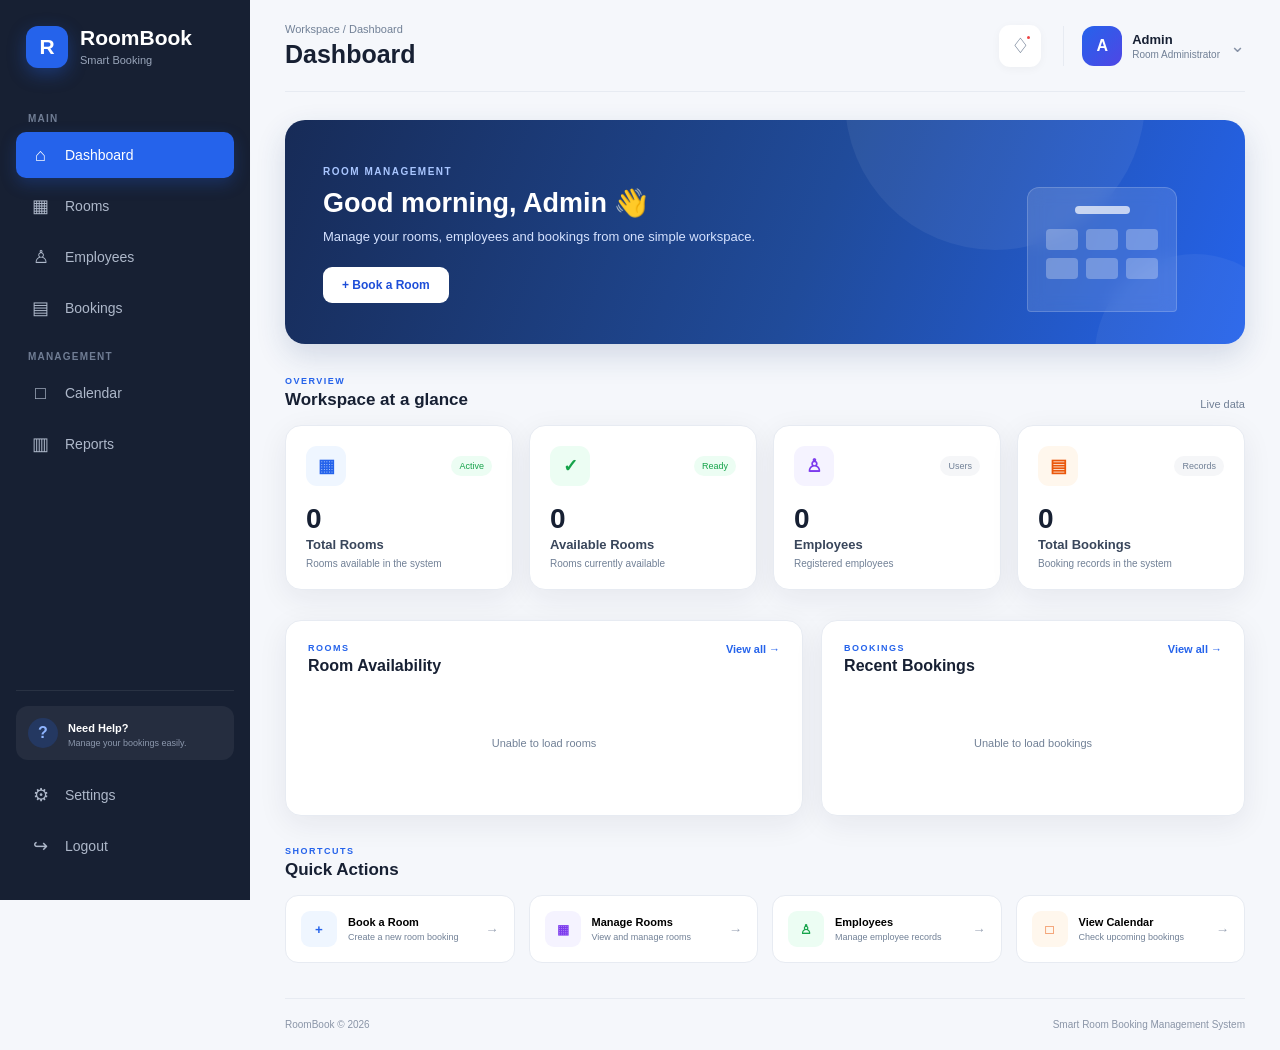
==== main/resources/static/index.html @ 9a9adc42 "Initial commit" ====
<!DOCTYPE html>
<html lang="en">
<head>
    <meta charset="UTF-8">
    <meta name="viewport" content="width=device-width, initial-scale=1.0">

    <title>RoomBook | Smart Room Booking</title>

    <link rel="stylesheet" href="style.css">
</head>

<body>

<!-- ================= SIDEBAR ================= -->

<aside class="sidebar">

    <div class="brand">
        <div class="brand-icon">R</div>

        <div>
            <h2>RoomBook</h2>
            <span>Smart Booking</span>
        </div>
    </div>

    <nav class="navigation">

        <p class="menu-title">MAIN</p>

        <a href="#" class="nav-item active" onclick="showSection('dashboard')">
            <span class="nav-icon">⌂</span>
            <span>Dashboard</span>
        </a>

        <a href="#" class="nav-item" onclick="showSection('rooms')">
            <span class="nav-icon">▦</span>
            <span>Rooms</span>
        </a>

        <a href="#" class="nav-item" onclick="showSection('employees')">
            <span class="nav-icon">♙</span>
            <span>Employees</span>
        </a>

        <a href="#" class="nav-item" onclick="showSection('bookings')">
            <span class="nav-icon">▤</span>
            <span>Bookings</span>
        </a>

        <p class="menu-title">MANAGEMENT</p>

        <a href="#" class="nav-item" onclick="showSection('calendar')">
            <span class="nav-icon">□</span>
            <span>Calendar</span>
        </a>

        <a href="#" class="nav-item" onclick="showSection('reports')">
            <span class="nav-icon">▥</span>
            <span>Reports</span>
        </a>

    </nav>

    <div class="sidebar-bottom">

        <div class="help-box">
            <div class="help-icon">?</div>

            <div>
                <strong>Need Help?</strong>
                <p>Manage your bookings easily.</p>
            </div>
        </div>

        <a href="#" class="nav-item">
            <span class="nav-icon">⚙</span>
            <span>Settings</span>
        </a>

        <a href="#" class="nav-item logout">
            <span class="nav-icon">↪</span>
            <span>Logout</span>
        </a>

    </div>

</aside>


<!-- ================= MAIN CONTENT ================= -->

<main class="main-content">

    <!-- TOP BAR -->

    <header class="topbar">

        <div class="page-heading">
            <p class="breadcrumb">Workspace / Dashboard</p>
            <h1>Dashboard</h1>
        </div>

        <div class="topbar-right">

            <button class="notification-btn" title="Notifications">
                ♢
                <span class="notification-dot"></span>
            </button>

            <div class="profile">

                <div class="profile-avatar">
                    A
                </div>

                <div class="profile-info">
                    <strong>Admin</strong>
                    <span>Room Administrator</span>
                </div>

                <span class="profile-arrow">⌄</span>

            </div>

        </div>

    </header>


    <!-- ================= DASHBOARD ================= -->

    <section id="dashboard" class="page-section active-section">

        <!-- WELCOME BANNER -->

        <div class="welcome-banner">

            <div class="welcome-content">

                <span class="welcome-tag">ROOM MANAGEMENT</span>

                <h2>Good morning, Admin 👋</h2>

                <p>
                    Manage your rooms, employees and bookings
                    from one simple workspace.
                </p>

                <button class="primary-btn" onclick="showSection('bookings')">
                    + Book a Room
                </button>

            </div>

            <div class="welcome-illustration">
                <div class="building-card">
                    <div class="building-top"></div>
                    <div class="building-windows">
                        <span></span>
                        <span></span>
                        <span></span>
                        <span></span>
                        <span></span>
                        <span></span>
                    </div>
                </div>
            </div>

        </div>


        <!-- ================= STATISTICS ================= -->

        <div class="section-heading">

            <div>
                <span class="section-label">OVERVIEW</span>
                <h2>Workspace at a glance</h2>
            </div>

            <span class="updated-text">
                Live data
            </span>

        </div>


        <div class="stats-grid">

            <!-- TOTAL ROOMS -->

            <div class="stat-card">

                <div class="stat-top">
                    <div class="stat-icon room-icon">
                        ▦
                    </div>

                    <span class="stat-trend positive">
                        Active
                    </span>
                </div>

                <div class="stat-value" id="totalRooms">
                    0
                </div>

                <div class="stat-label">
                    Total Rooms
                </div>

                <div class="stat-description">
                    Rooms available in the system
                </div>

            </div>


            <!-- AVAILABLE ROOMS -->

            <div class="stat-card">

                <div class="stat-top">
                    <div class="stat-icon available-icon">
                        ✓
                    </div>

                    <span class="stat-trend positive">
                        Ready
                    </span>
                </div>

                <div class="stat-value" id="availableRooms">
                    0
                </div>

                <div class="stat-label">
                    Available Rooms
                </div>

                <div class="stat-description">
                    Rooms currently available
                </div>

            </div>


            <!-- EMPLOYEES -->

            <div class="stat-card">

                <div class="stat-top">
                    <div class="stat-icon employee-icon">
                        ♙
                    </div>

                    <span class="stat-trend">
                        Users
                    </span>
                </div>

                <div class="stat-value" id="totalEmployees">
                    0
                </div>

                <div class="stat-label">
                    Employees
                </div>

                <div class="stat-description">
                    Registered employees
                </div>

            </div>


            <!-- BOOKINGS -->

            <div class="stat-card">

                <div class="stat-top">
                    <div class="stat-icon booking-icon">
                        ▤
                    </div>

                    <span class="stat-trend">
                        Records
                    </span>
                </div>

                <div class="stat-value" id="totalBookings">
                    0
                </div>

                <div class="stat-label">
                    Total Bookings
                </div>

                <div class="stat-description">
                    Booking records in the system
                </div>

            </div>

        </div>


        <!-- ================= LOWER DASHBOARD ================= -->

        <div class="dashboard-grid">


            <!-- ROOM AVAILABILITY -->

            <div class="dashboard-card room-availability">

                <div class="card-header">

                    <div>
                        <span class="section-label">ROOMS</span>
                        <h2>Room Availability</h2>
                    </div>

                    <button class="text-btn" onclick="showSection('rooms')">
                        View all →
                    </button>

                </div>

                <div id="roomList" class="room-list">

                    <div class="loading-state">
                        <div class="loading-circle"></div>
                        <span>Loading rooms...</span>
                    </div>

                </div>

            </div>


            <!-- RECENT BOOKINGS -->

            <div class="dashboard-card recent-bookings">

                <div class="card-header">

                    <div>
                        <span class="section-label">BOOKINGS</span>
                        <h2>Recent Bookings</h2>
                    </div>

                    <button class="text-btn" onclick="showSection('bookings')">
                        View all →
                    </button>

                </div>

                <div id="recentBookings" class="booking-list">

                    <div class="loading-state">
                        <div class="loading-circle"></div>
                        <span>Loading bookings...</span>
                    </div>

                </div>

            </div>

        </div>


        <!-- ================= QUICK ACTIONS ================= -->

        <div class="section-heading quick-heading">

            <div>
                <span class="section-label">SHORTCUTS</span>
                <h2>Quick Actions</h2>
            </div>

        </div>


        <div class="quick-actions">

            <button class="quick-action" onclick="showSection('bookings')">

                <div class="quick-icon blue">
                    +
                </div>

                <div>
                    <strong>Book a Room</strong>
                    <span>Create a new room booking</span>
                </div>

                <b>→</b>

            </button>


            <button class="quick-action" onclick="showSection('rooms')">

                <div class="quick-icon purple">
                    ▦
                </div>

                <div>
                    <strong>Manage Rooms</strong>
                    <span>View and manage rooms</span>
                </div>

                <b>→</b>

            </button>


            <button class="quick-action" onclick="showSection('employees')">

                <div class="quick-icon green">
                    ♙
                </div>

                <div>
                    <strong>Employees</strong>
                    <span>Manage employee records</span>
                </div>

                <b>→</b>

            </button>


            <button class="quick-action" onclick="showSection('calendar')">

                <div class="quick-icon orange">
                    □
                </div>

                <div>
                    <strong>View Calendar</strong>
                    <span>Check upcoming bookings</span>
                </div>

                <b>→</b>

            </button>

        </div>

    </section>


    <!-- ================= ROOMS ================= -->

    <section id="rooms" class="page-section">

        <div class="placeholder-page">

            <div class="placeholder-icon">▦</div>

            <h2>Room Management</h2>

            <p>
                Manage rooms, availability, capacity and facilities.
            </p>

            <button class="primary-btn" onclick="showSection('dashboard')">
                ← Back to Dashboard
            </button>

        </div>

    </section>


    <!-- ================= EMPLOYEES ================= -->

    <section id="employees" class="page-section">

        <div class="placeholder-page">

            <div class="placeholder-icon">♙</div>

            <h2>Employee Management</h2>

            <p>
                Manage employee information and departments.
            </p>

            <button class="primary-btn" onclick="showSection('dashboard')">
                ← Back to Dashboard
            </button>

        </div>

    </section>


    <!-- ================= BOOKINGS ================= -->

    <section id="bookings" class="page-section">

        <div class="placeholder-page">

            <div class="placeholder-icon">▤</div>

            <h2>Booking Management</h2>

            <p>
                Create, view, check-in and cancel room bookings.
            </p>

            <button class="primary-btn" onclick="showSection('dashboard')">
                ← Back to Dashboard
            </button>

        </div>

    </section>


    <!-- ================= CALENDAR ================= -->

    <section id="calendar" class="page-section">

        <div class="placeholder-page">

            <div class="placeholder-icon">□</div>

            <h2>Booking Calendar</h2>

            <p>
                View room bookings according to date and time.
            </p>

            <button class="primary-btn" onclick="showSection('dashboard')">
                ← Back to Dashboard
            </button>

        </div>

    </section>


    <!-- ================= REPORTS ================= -->

    <section id="reports" class="page-section">

        <div class="placeholder-page">

            <div class="placeholder-icon">▥</div>

            <h2>Reports</h2>

            <p>
                View booking and room utilization information.
            </p>

            <button class="primary-btn" onclick="showSection('dashboard')">
                ← Back to Dashboard
            </button>

        </div>

    </section>


    <!-- FOOTER -->

    <footer class="footer">
        <span>RoomBook © 2026</span>
        <span>Smart Room Booking Management System</span>
    </footer>

</main>


<script src="script.js"></script>

</body>
</html>
---- main/resources/static/style.css ----
/* =========================================================
   ROOMBOOK - PREMIUM DASHBOARD
   ========================================================= */

* {
    margin: 0;
    padding: 0;
    box-sizing: border-box;
}

:root {
    --primary: #2563eb;
    --primary-dark: #1d4ed8;
    --primary-light: #eff6ff;

    --dark: #172033;
    --dark-2: #263248;

    --text: #172033;
    --muted: #718096;

    --background: #f5f7fb;
    --white: #ffffff;
    --border: #e7ebf2;

    --green: #16a34a;
    --green-light: #ecfdf3;

    --purple: #7c3aed;
    --purple-light: #f5f3ff;

    --orange: #ea580c;
    --orange-light: #fff7ed;

    --shadow: 0 8px 30px rgba(23, 32, 51, 0.07);
    --shadow-hover: 0 14px 35px rgba(23, 32, 51, 0.11);

    --radius: 16px;
}


/* =========================================================
   BODY
   ========================================================= */

body {
    font-family: "Segoe UI", Arial, sans-serif;
    background: var(--background);
    color: var(--text);
    min-height: 100vh;
}


/* =========================================================
   SIDEBAR
   ========================================================= */

.sidebar {
    position: fixed;
    top: 0;
    left: 0;
    width: 250px;
    height: 100vh;

    background: var(--dark);

    padding: 26px 16px;

    display: flex;
    flex-direction: column;

    z-index: 1000;
}


/* BRAND */

.brand {
    display: flex;
    align-items: center;
    gap: 12px;

    padding: 0 10px 30px;
}

.brand-icon {
    width: 42px;
    height: 42px;

    display: flex;
    align-items: center;
    justify-content: center;

    border-radius: 12px;

    background: var(--primary);

    color: white;
    font-size: 21px;
    font-weight: 700;

    box-shadow: 0 6px 18px rgba(37, 99, 235, 0.35);
}

.brand h2 {
    color: white;
    font-size: 21px;
    line-height: 1.1;
}

.brand span {
    color: #9aa6bb;
    font-size: 11px;
}


/* NAVIGATION */

.navigation {
    flex: 1;
}

.menu-title {
    color: #707d94;
    font-size: 10px;
    font-weight: 700;

    letter-spacing: 1.2px;

    padding: 15px 12px 8px;
}


.nav-item {
    position: relative;

    display: flex;
    align-items: center;

    gap: 13px;

    height: 46px;

    padding: 0 13px;
    margin-bottom: 5px;

    border-radius: 10px;

    color: #aeb8ca;
    text-decoration: none;

    font-size: 14px;
    font-weight: 500;

    transition: 0.25s ease;
}

.nav-item:hover {
    color: white;
    background: rgba(255, 255, 255, 0.07);
}

.nav-item.active {
    color: white;
    background: var(--primary);
    box-shadow: 0 6px 16px rgba(37, 99, 235, 0.25);
}

.nav-icon {
    width: 23px;

    display: inline-flex;
    justify-content: center;

    font-size: 18px;
}


/* SIDEBAR BOTTOM */

.sidebar-bottom {
    padding-top: 15px;
    border-top: 1px solid rgba(255,255,255,0.08);
}

.help-box {
    display: flex;
    align-items: center;

    gap: 10px;

    background: rgba(255,255,255,0.06);

    padding: 12px;

    border-radius: 12px;

    margin-bottom: 12px;
}

.help-icon {
    width: 30px;
    height: 30px;

    display: flex;
    align-items: center;
    justify-content: center;

    border-radius: 50%;

    background: rgba(37,99,235,0.2);
    color: #8fb5ff;

    font-weight: 700;
}

.help-box strong {
    color: white;
    font-size: 11px;
}

.help-box p {
    color: #8c98ad;
    font-size: 9px;
    margin-top: 2px;
}

.logout {
    color: #aeb8ca;
}


/* =========================================================
   MAIN CONTENT
   ========================================================= */

.main-content {
    margin-left: 250px;
    min-height: 100vh;

    padding: 0 35px;
}


/* =========================================================
   TOPBAR
   ========================================================= */

.topbar {
    height: 92px;

    display: flex;
    align-items: center;
    justify-content: space-between;

    border-bottom: 1px solid var(--border);

    margin-bottom: 28px;
}

.breadcrumb {
    color: var(--muted);
    font-size: 11px;

    margin-bottom: 5px;
}

.page-heading h1 {
    font-size: 25px;
    font-weight: 700;
}

.topbar-right {
    display: flex;
    align-items: center;
    gap: 22px;
}


/* NOTIFICATION */

.notification-btn {
    position: relative;

    border: none;
    background: white;

    width: 42px;
    height: 42px;

    border-radius: 11px;

    color: #64748b;

    font-size: 21px;

    cursor: pointer;

    box-shadow: 0 2px 10px rgba(0,0,0,0.04);
}

.notification-dot {
    position: absolute;

    top: 9px;
    right: 9px;

    width: 7px;
    height: 7px;

    background: #ef4444;

    border-radius: 50%;

    border: 2px solid white;
}


/* PROFILE */

.profile {
    display: flex;
    align-items: center;
    gap: 10px;

    padding-left: 18px;

    border-left: 1px solid var(--border);
}

.profile-avatar {
    width: 40px;
    height: 40px;

    border-radius: 12px;

    background: linear-gradient(135deg, #2563eb, #4f46e5);

    color: white;

    display: flex;
    align-items: center;
    justify-content: center;

    font-weight: 700;
}

.profile-info {
    display: flex;
    flex-direction: column;
}

.profile-info strong {
    font-size: 13px;
}

.profile-info span {
    color: var(--muted);
    font-size: 10px;

    margin-top: 2px;
}

.profile-arrow {
    color: #8792a6;
    font-size: 18px;
}


/* =========================================================
   PAGE SECTIONS
   ========================================================= */

.page-section {
    display: none;
}

.page-section.active-section {
    display: block;
}


/* =========================================================
   WELCOME BANNER
   ========================================================= */

.welcome-banner {
    min-height: 205px;

    position: relative;
    overflow: hidden;

    border-radius: 20px;

    background:
            linear-gradient(
                    110deg,
                    #172b57 0%,
                    #204b9a 55%,
                    #2563eb 100%
            );

    padding: 32px 38px;

    display: flex;
    align-items: center;
    justify-content: space-between;

    box-shadow: 0 12px 30px rgba(30, 64, 120, 0.16);

    margin-bottom: 32px;
}

.welcome-banner::before {
    content: "";

    position: absolute;

    width: 300px;
    height: 300px;

    border-radius: 50%;

    background: rgba(255,255,255,0.06);

    right: 100px;
    top: -170px;
}

.welcome-banner::after {
    content: "";

    position: absolute;

    width: 200px;
    height: 200px;

    border-radius: 50%;

    background: rgba(255,255,255,0.05);

    right: -50px;
    bottom: -110px;
}

.welcome-content {
    position: relative;
    z-index: 2;
}

.welcome-tag {
    color: #a9c6ff;

    font-size: 10px;
    font-weight: 700;

    letter-spacing: 1.5px;
}

.welcome-content h2 {
    color: white;

    font-size: 27px;

    margin: 8px 0;
}

.welcome-content p {
    color: #d5e2ff;

    font-size: 13px;

    max-width: 520px;

    line-height: 1.6;

    margin-bottom: 19px;
}


/* PRIMARY BUTTON */

.primary-btn {
    border: none;

    background: white;
    color: #1d4ed8;

    padding: 11px 19px;

    border-radius: 9px;

    font-size: 12px;
    font-weight: 700;

    cursor: pointer;

    transition: 0.25s;
}

.primary-btn:hover {
    transform: translateY(-2px);

    box-shadow: 0 7px 20px rgba(0,0,0,0.15);
}


/* BUILDING ILLUSTRATION */

.welcome-illustration {
    position: relative;
    z-index: 2;

    width: 210px;
    height: 160px;

    display: flex;
    align-items: flex-end;
    justify-content: center;
}

.building-card {
    width: 150px;
    height: 125px;

    background: rgba(255,255,255,0.12);

    border: 1px solid rgba(255,255,255,0.18);

    border-radius: 12px 12px 4px 4px;

    padding: 18px;

    backdrop-filter: blur(8px);
}

.building-top {
    width: 55px;
    height: 8px;

    background: rgba(255,255,255,0.7);

    border-radius: 4px;

    margin: 0 auto 15px;
}

.building-windows {
    display: grid;
    grid-template-columns: repeat(3, 1fr);

    gap: 8px;
}

.building-windows span {
    height: 21px;

    background: rgba(255,255,255,0.28);

    border-radius: 4px;
}


/* =========================================================
   SECTION HEADINGS
   ========================================================= */

.section-heading {
    display: flex;
    align-items: flex-end;
    justify-content: space-between;

    margin-bottom: 15px;
}

.section-label {
    display: block;

    color: var(--primary);

    font-size: 9px;
    font-weight: 800;

    letter-spacing: 1.5px;

    margin-bottom: 4px;
}

.section-heading h2 {
    font-size: 17px;
}

.updated-text {
    color: var(--muted);

    font-size: 11px;
}


/* =========================================================
   STATISTICS
   ========================================================= */

.stats-grid {
    display: grid;

    grid-template-columns: repeat(4, 1fr);

    gap: 16px;

    margin-bottom: 30px;
}

.stat-card {
    background: var(--white);

    border: 1px solid var(--border);

    border-radius: var(--radius);

    padding: 20px;

    box-shadow: var(--shadow);

    transition: 0.25s;
}

.stat-card:hover {
    transform: translateY(-3px);

    box-shadow: var(--shadow-hover);
}

.stat-top {
    display: flex;
    align-items: center;
    justify-content: space-between;

    margin-bottom: 17px;
}

.stat-icon {
    width: 40px;
    height: 40px;

    display: flex;
    align-items: center;
    justify-content: center;

    border-radius: 11px;

    font-size: 18px;
    font-weight: 700;
}

.room-icon {
    background: var(--primary-light);
    color: var(--primary);
}

.available-icon {
    background: var(--green-light);
    color: var(--green);
}

.employee-icon {
    background: var(--purple-light);
    color: var(--purple);
}

.booking-icon {
    background: var(--orange-light);
    color: var(--orange);
}

.stat-trend {
    font-size: 9px;

    color: var(--muted);

    background: #f5f6f8;

    padding: 5px 8px;

    border-radius: 20px;
}

.stat-trend.positive {
    color: var(--green);
    background: var(--green-light);
}

.stat-value {
    font-size: 28px;
    font-weight: 750;

    margin-bottom: 2px;
}

.stat-label {
    font-size: 13px;
    font-weight: 600;

    color: #39465b;
}

.stat-description {
    font-size: 10px;

    color: var(--muted);

    margin-top: 6px;
}


/* =========================================================
   LOWER DASHBOARD
   ========================================================= */

.dashboard-grid {
    display: grid;

    grid-template-columns: 1.1fr 0.9fr;

    gap: 18px;

    margin-bottom: 30px;
}

.dashboard-card {
    background: white;

    border: 1px solid var(--border);

    border-radius: var(--radius);

    padding: 22px;

    box-shadow: var(--shadow);
}

.card-header {
    display: flex;
    align-items: flex-start;
    justify-content: space-between;

    margin-bottom: 18px;
}

.card-header h2 {
    font-size: 16px;
}

.text-btn {
    border: none;

    background: transparent;

    color: var(--primary);

    font-size: 11px;
    font-weight: 600;

    cursor: pointer;
}

.text-btn:hover {
    color: var(--primary-dark);
}


/* =========================================================
   ROOM LIST
   ========================================================= */

.room-list {
    display: flex;
    flex-direction: column;

    gap: 10px;
}

.room-item {
    display: flex;
    align-items: center;
    justify-content: space-between;

    padding: 13px;

    border: 1px solid #edf0f5;

    border-radius: 11px;

    transition: 0.2s;
}

.room-item:hover {
    background: #fafbfe;
    border-color: #dbe4f4;
}

.room-info {
    display: flex;
    align-items: center;

    gap: 11px;
}

.room-avatar {
    width: 36px;
    height: 36px;

    border-radius: 9px;

    display: flex;
    align-items: center;
    justify-content: center;

    background: var(--primary-light);

    color: var(--primary);

    font-size: 16px;
    font-weight: 700;
}

.room-name {
    font-size: 12px;
    font-weight: 700;
}

.room-location {
    color: var(--muted);
    font-size: 10px;

    margin-top: 3px;
}

.status-badge {
    padding: 5px 9px;

    border-radius: 20px;

    font-size: 9px;
    font-weight: 700;
}

.status-available {
    color: var(--green);
    background: var(--green-light);
}

.status-unavailable {
    color: #dc2626;
    background: #fef2f2;
}


/* =========================================================
   BOOKINGS
   ========================================================= */

.booking-list {
    display: flex;
    flex-direction: column;

    gap: 10px;
}

.booking-item {
    display: flex;
    align-items: center;

    gap: 12px;

    padding: 12px;

    border-bottom: 1px solid #eef1f5;
}

.booking-item:last-child {
    border-bottom: none;
}

.booking-date {
    width: 42px;
    height: 42px;

    display: flex;
    flex-direction: column;

    align-items: center;
    justify-content: center;

    background: var(--primary-light);

    border-radius: 10px;

    color: var(--primary);

    flex-shrink: 0;
}

.booking-date strong {
    font-size: 15px;
}

.booking-date span {
    font-size: 8px;
    font-weight: 700;
}

.booking-details {
    flex: 1;
}

.booking-purpose {
    font-size: 11px;
    font-weight: 700;

    margin-bottom: 4px;
}

.booking-meta {
    color: var(--muted);

    font-size: 9px;
}


/* =========================================================
   LOADING
   ========================================================= */

.loading-state {
    min-height: 100px;

    display: flex;
    align-items: center;
    justify-content: center;

    flex-direction: column;

    gap: 8px;

    color: var(--muted);

    font-size: 11px;
}

.loading-circle {
    width: 23px;
    height: 23px;

    border: 3px solid #e8edf5;
    border-top-color: var(--primary);

    border-radius: 50%;

    animation: spin 0.8s linear infinite;
}

@keyframes spin {
    to {
        transform: rotate(360deg);
    }
}


/* =========================================================
   QUICK ACTIONS
   ========================================================= */

.quick-heading {
    margin-top: 5px;
}

.quick-actions {
    display: grid;

    grid-template-columns: repeat(4, 1fr);

    gap: 14px;

    margin-bottom: 35px;
}

.quick-action {
    display: flex;
    align-items: center;

    gap: 11px;

    background: white;

    border: 1px solid var(--border);

    border-radius: 13px;

    padding: 15px;

    text-align: left;

    cursor: pointer;

    transition: 0.25s;
}

.quick-action:hover {
    transform: translateY(-3px);

    box-shadow: var(--shadow-hover);

    border-color: #d5def0;
}

.quick-action > div:nth-child(2) {
    flex: 1;
}

.quick-action strong {
    display: block;

    font-size: 11px;
}

.quick-action span {
    display: block;

    color: var(--muted);

    font-size: 9px;

    margin-top: 4px;
}

.quick-action b {
    color: #9aa4b5;
}

.quick-icon {
    width: 36px;
    height: 36px;

    display: flex;
    align-items: center;
    justify-content: center;

    border-radius: 9px;

    font-weight: 700;
}

.quick-icon.blue {
    color: var(--primary);
    background: var(--primary-light);
}

.quick-icon.purple {
    color: var(--purple);
    background: var(--purple-light);
}

.quick-icon.green {
    color: var(--green);
    background: var(--green-light);
}

.quick-icon.orange {
    color: var(--orange);
    background: var(--orange-light);
}


/* =========================================================
   PLACEHOLDER PAGES
   ========================================================= */

.placeholder-page {
    min-height: 500px;

    background: white;

    border: 1px solid var(--border);

    border-radius: 20px;

    display: flex;
    align-items: center;
    justify-content: center;

    flex-direction: column;

    text-align: center;

    box-shadow: var(--shadow);
}

.placeholder-icon {
    width: 70px;
    height: 70px;

    display: flex;
    align-items: center;
    justify-content: center;

    border-radius: 18px;

    background: var(--primary-light);

    color: var(--primary);

    font-size: 30px;

    margin-bottom: 20px;
}

.placeholder-page h2 {
    font-size: 23px;

    margin-bottom: 8px;
}

.placeholder-page p {
    color: var(--muted);

    font-size: 13px;

    margin-bottom: 20px;
}

.placeholder-page .primary-btn {
    background: var(--primary);
    color: white;
}


/* =========================================================
   FOOTER
   ========================================================= */

.footer {
    border-top: 1px solid var(--border);

    padding: 20px 0;

    display: flex;
    align-items: center;
    justify-content: space-between;

    color: #8a95a7;

    font-size: 10px;
}


/* =========================================================
   RESPONSIVE
   ========================================================= */

@media (max-width: 1200px) {

    .stats-grid {
        grid-template-columns: repeat(2, 1fr);
    }

    .quick-actions {
        grid-template-columns: repeat(2, 1fr);
    }

    .dashboard-grid {
        grid-template-columns: 1fr;
    }
}


@media (max-width: 850px) {

    .sidebar {
        width: 72px;

        padding: 20px 10px;
    }

    .brand {
        justify-content: center;
        padding: 0 0 25px;
    }

    .brand > div:last-child,
    .nav-item span:last-child,
    .menu-title,
    .help-box,
    .sidebar-bottom .nav-item span:last-child {
        display: none;
    }

    .nav-item {
        justify-content: center;
    }

    .main-content {
        margin-left: 72px;

        padding: 0 20px;
    }

    .welcome-illustration {
        display: none;
    }

    .welcome-banner {
        padding: 30px;
    }
}


@media (max-width: 600px) {

    .main-content {
        padding: 0 14px;
    }

    .topbar {
        height: 78px;
    }

    .profile-info,
    .profile-arrow {
        display: none;
    }

    .stats-grid {
        grid-template-columns: 1fr;
    }

    .quick-actions {
        grid-template-columns: 1fr;
    }

    .welcome-content h2 {
        font-size: 22px;
    }

    .welcome-content p {
        font-size: 12px;
    }

    .footer {
        flex-direction: column;
        gap: 5px;
    }
}
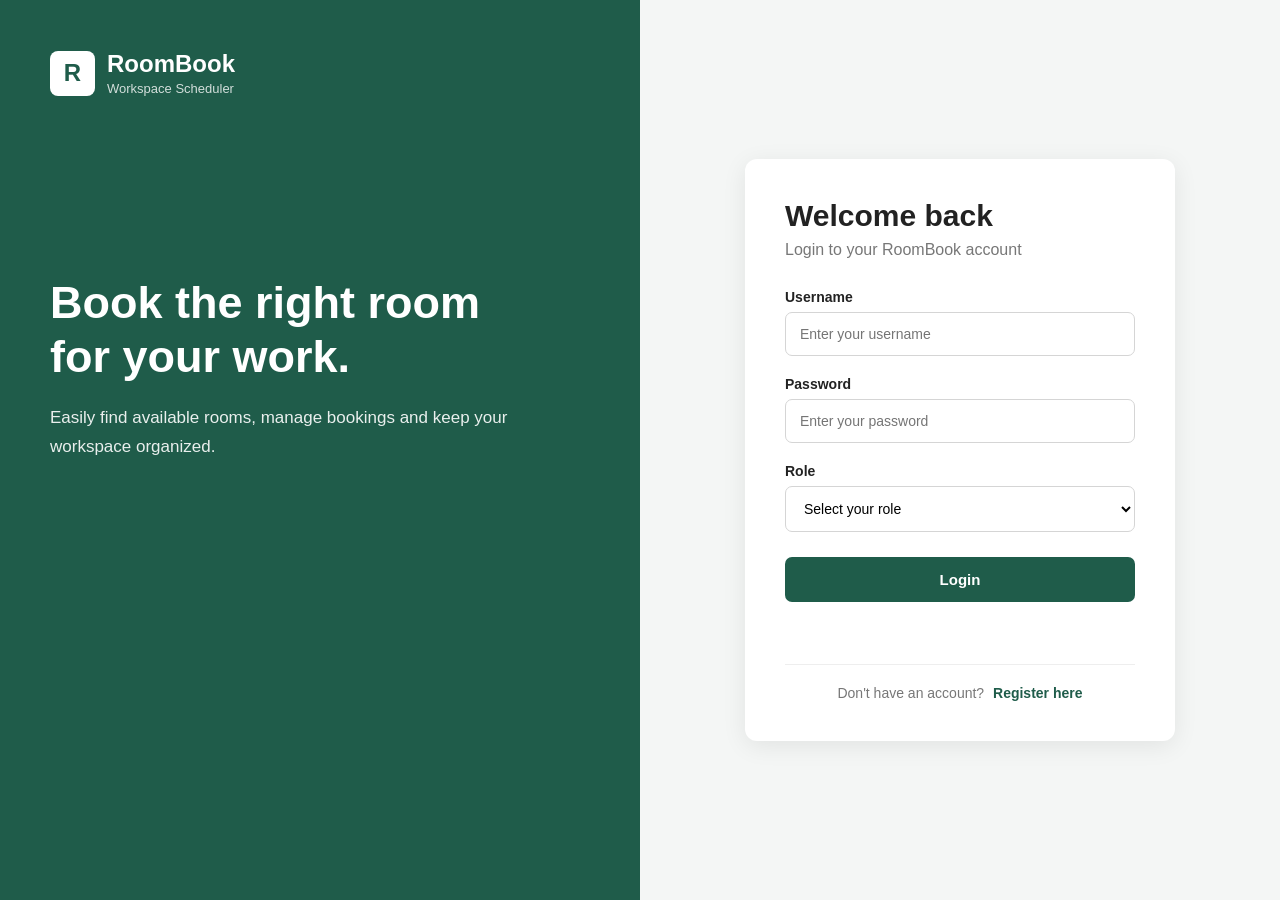
==== commit 77747901: "Room Book" ====
--- a/main/resources/static/index.html
+++ b/main/resources/static/index.html
@@ -4,581 +4,715 @@
     <meta charset="UTF-8">
     <meta name="viewport" content="width=device-width, initial-scale=1.0">
 
-    <title>RoomBook | Smart Room Booking</title>
+    <title>RoomBook - Room Booking System</title>
 
     <link rel="stylesheet" href="style.css">
+    <script src="script.js" defer></script>
 </head>
 
 <body>
 
-<!-- ================= SIDEBAR ================= -->
-
-<aside class="sidebar">
-
-    <div class="brand">
-        <div class="brand-icon">R</div>
-
-        <div>
-            <h2>RoomBook</h2>
-            <span>Smart Booking</span>
-        </div>
-    </div>
-
-    <nav class="navigation">
-
-        <p class="menu-title">MAIN</p>
-
-        <a href="#" class="nav-item active" onclick="showSection('dashboard')">
-            <span class="nav-icon">⌂</span>
-            <span>Dashboard</span>
-        </a>
-
-        <a href="#" class="nav-item" onclick="showSection('rooms')">
-            <span class="nav-icon">▦</span>
-            <span>Rooms</span>
-        </a>
-
-        <a href="#" class="nav-item" onclick="showSection('employees')">
-            <span class="nav-icon">♙</span>
-            <span>Employees</span>
-        </a>
-
-        <a href="#" class="nav-item" onclick="showSection('bookings')">
-            <span class="nav-icon">▤</span>
-            <span>Bookings</span>
-        </a>
-
-        <p class="menu-title">MANAGEMENT</p>
-
-        <a href="#" class="nav-item" onclick="showSection('calendar')">
-            <span class="nav-icon">□</span>
-            <span>Calendar</span>
-        </a>
-
-        <a href="#" class="nav-item" onclick="showSection('reports')">
-            <span class="nav-icon">▥</span>
-            <span>Reports</span>
-        </a>
-
-    </nav>
-
-    <div class="sidebar-bottom">
-
-        <div class="help-box">
-            <div class="help-icon">?</div>
+<div class="app-shell">
+
+    <!-- SIDEBAR -->
+    <aside class="sidebar">
+
+        <div class="brand">
+            <div class="brand-mark">R</div>
 
             <div>
-                <strong>Need Help?</strong>
-                <p>Manage your bookings easily.</p>
+                <div class="brand-name">RoomBook</div>
+                <span class="brand-note">Room Booking System</span>
             </div>
         </div>
 
-        <a href="#" class="nav-item">
-            <span class="nav-icon">⚙</span>
-            <span>Settings</span>
-        </a>
-
-        <a href="#" class="nav-item logout">
-            <span class="nav-icon">↪</span>
-            <span>Logout</span>
-        </a>
+        <div class="nav-title">MENU</div>
+
+        <nav class="sidebar-nav">
+
+            <!-- Overview - Admin + Invoicing User -->
+            <button class="nav-item is-active"
+                    data-action="navigate"
+                    data-page="overview">
+                <span class="nav-symbol" aria-hidden="true">⌂</span>
+                Overview
+            </button>
+
+            <!-- Rooms - Admin only -->
+            <button class="nav-item"
+                    data-action="navigate"
+                    data-page="rooms"
+                    data-role="ADMIN">
+                <span class="nav-symbol" aria-hidden="true">▦</span>
+                Rooms
+            </button>
+
+            <!-- Bookings - Admin + Invoicing User -->
+            <button class="nav-item"
+                    data-action="navigate"
+                    data-page="bookings">
+                <span class="nav-symbol" aria-hidden="true">▤</span>
+                Bookings
+            </button>
+
+            <!-- People - Admin only -->
+            <button class="nav-item"
+                    data-action="navigate"
+                    data-page="team"
+                    data-role="ADMIN">
+                <span class="nav-symbol" aria-hidden="true">♙</span>
+                People
+            </button>
+
+            <!-- Finance - Admin + Invoicing User -->
+            <button class="nav-item"
+                    data-action="navigate"
+                    data-page="finance">
+                <span class="nav-symbol" aria-hidden="true">₹</span>
+                Finance
+            </button>
+
+        </nav>
+
+        <div class="sidebar-bottom">
+
+            <div id="connectionStatus" class="connection-row">
+                <span class="connection-dot"></span>
+                <span>Connecting</span>
+            </div>
+
+            <p class="sidebar-footer">
+                RoomBook © 2026
+            </p>
+
+        </div>
+
+    </aside>
+
+
+    <!-- MAIN AREA -->
+    <div class="app-main">
+
+        <!-- TOP BAR -->
+        <header class="topbar">
+
+            <div class="topbar-left">
+
+                <p class="topbar-crumb">
+                    ROOM BOOKING SYSTEM
+                </p>
+
+                <h1 id="pageHeading">
+                    Dashboard
+                </h1>
+
+            </div>
+
+
+            <div class="topbar-actions">
+
+                <span id="todayLabel" class="today-label"></span>
+
+                <button class="button button-primary"
+                        data-action="new-booking">
+                    + New Booking
+                </button>
+
+                <div class="profile-chip">
+
+                    <span class="profile-avatar">
+                        A
+                    </span>
+
+                    <span class="profile-label">
+                        Administrator
+                    </span>
+
+                </div>
+
+            </div>
+
+        </header>
+
+
+        <!-- PAGE CONTENT -->
+        <main class="page-wrap">
+
+
+            <!-- ================= DASHBOARD ================= -->
+
+            <section class="app-page is-active"
+                     data-page-view="overview">
+
+                <!-- Welcome Section -->
+                <section class="welcome-box">
+
+                    <div class="welcome-content">
+
+                        <span class="section-eyebrow">
+                            ROOM BOOKING SYSTEM
+                        </span>
+
+                        <h2>
+                            Welcome to RoomBook
+                        </h2>
+
+                        <p>
+                            Book meeting rooms, check room availability,
+                            and manage your reservations easily.
+                        </p>
+
+                        <div class="welcome-buttons">
+
+                            <button class="button button-primary"
+                                    data-action="new-booking">
+                                + New Booking
+                            </button>
+
+                            <button class="button button-secondary"
+                                    data-action="navigate"
+                                    data-page="rooms">
+                                View Rooms
+                            </button>
+
+                        </div>
+
+                    </div>
+
+                </section>
+
+
+                <!-- STATISTICS -->
+                <section class="metrics-grid">
+
+                    <article class="metric">
+
+                        <div class="metric-symbol green">
+                            R
+                        </div>
+
+                        <div class="metric-copy">
+
+                            <span>Total Rooms</span>
+
+                            <strong id="metricRooms">
+                                —
+                            </strong>
+
+                            <small>
+                                Registered rooms
+                            </small>
+
+                        </div>
+
+                    </article>
+
+
+                    <article class="metric">
+
+                        <div class="metric-symbol blue">
+                            A
+                        </div>
+
+                        <div class="metric-copy">
+
+                            <span>Available Rooms</span>
+
+                            <strong id="metricAvailable">
+                                —
+                            </strong>
+
+                            <small>
+                                Currently available
+                            </small>
+
+                        </div>
+
+                    </article>
+
+
+                    <article class="metric">
+
+                        <div class="metric-symbol orange">
+                            B
+                        </div>
+
+                        <div class="metric-copy">
+
+                            <span>Bookings</span>
+
+                            <strong id="metricBookings">
+                                —
+                            </strong>
+
+                            <small>
+                                Confirmed bookings
+                            </small>
+
+                        </div>
+
+                    </article>
+
+
+                    <article class="metric">
+
+                        <div class="metric-symbol purple">
+                            C
+                        </div>
+
+                        <div class="metric-copy">
+
+                            <span>Checked In</span>
+
+                            <strong id="metricCheckins">
+                                —
+                            </strong>
+
+                            <small>
+                                Confirmed reservations
+                            </small>
+
+                        </div>
+
+                    </article>
+
+                </section>
+
+
+                <!-- AVAILABILITY -->
+                <section class="content-section">
+
+                    <div class="section-heading">
+
+                        <div>
+
+                            <span class="section-eyebrow">
+                                ROOM AVAILABILITY
+                            </span>
+
+                            <h2>
+                                Find a Room
+                            </h2>
+
+                            <p>
+                                Check whether a room is available for your selected time.
+                            </p>
+
+                        </div>
+
+                        <span id="roomCount"
+                              class="count-label">
+                        </span>
+
+                    </div>
+
+
+                    <div class="availability-panel">
+
+                        <form id="availabilityForm"
+                              class="availability-form">
+
+                            <label class="field">
+
+                                <span>Date</span>
+
+                                <input id="availabilityDate"
+                                       name="availabilityDate"
+                                       type="date"
+                                       required>
+
+                            </label>
+
+
+                            <label class="field">
+
+                                <span>From</span>
+
+                                <input name="availabilityStart"
+                                       type="time"
+                                       value="09:00"
+                                       required>
+
+                            </label>
+
+
+                            <label class="field">
+
+                                <span>Until</span>
+
+                                <input name="availabilityEnd"
+                                       type="time"
+                                       value="10:00"
+                                       required>
+
+                            </label>
+
+
+                            <label class="field">
+
+                                <span>Room / Location</span>
+
+                                <input name="availabilityQuery"
+                                       type="search"
+                                       placeholder="Search room or location">
+
+                            </label>
+
+
+                            <button class="button button-primary"
+                                    type="submit">
+                                Check Availability
+                            </button>
+
+                        </form>
+
+
+                        <div id="availabilityNote"
+                             class="result-note">
+                        </div>
+
+                    </div>
+
+
+                    <div id="roomCards"
+                         class="room-grid home-room-grid">
+                    </div>
+
+                </section>
+
+
+                <!-- TODAY'S BOOKINGS -->
+                <section class="content-section">
+
+                    <div class="section-heading">
+
+                        <div>
+
+                            <span class="section-eyebrow">
+                                TODAY
+                            </span>
+
+                            <h2>
+                                Today's Schedule
+                            </h2>
+
+                            <p>
+                                Confirmed room bookings for today.
+                            </p>
+
+                        </div>
+
+                        <button class="section-link"
+                                data-action="navigate"
+                                data-page="bookings">
+                            View All →
+                        </button>
+
+                    </div>
+
+
+                    <div class="schedule-panel">
+
+                        <div class="schedule-topline">
+
+                            <strong>
+                                Today's Bookings
+                            </strong>
+
+                            <span id="todayScheduleCount">
+                            </span>
+
+                        </div>
+
+                        <div id="todaySchedule"
+                             class="schedule-list">
+                        </div>
+
+                    </div>
+
+                </section>
+
+            </section>
+
+
+
+            <!-- ================= ROOMS ================= -->
+
+            <section class="app-page"
+                     data-page-view="rooms">
+
+                <div class="page-heading">
+
+                    <div>
+
+                        <span class="section-eyebrow">
+                            ROOM MANAGEMENT
+                        </span>
+
+                        <h2>
+                            Rooms
+                        </h2>
+
+                        <p>
+                            Add and manage meeting rooms.
+                        </p>
+
+                    </div>
+
+
+                    <button class="button button-primary"
+                            data-action="add-room">
+                        + Add Room
+                    </button>
+
+                </div>
+
+
+                <div class="toolbar">
+
+                    <div class="toolbar-left">
+
+                        <label class="toolbar-control search-control">
+
+                            <input id="roomSearch"
+                                   type="search"
+                                   placeholder="Search rooms or locations"
+                                   aria-label="Search rooms">
+
+                        </label>
+
+                    </div>
+
+
+                    <div class="toolbar-right">
+
+                        <label class="toolbar-control">
+
+                            <span>Status</span>
+
+                            <select id="roomStatusFilter">
+
+                                <option value="all">
+                                    All Rooms
+                                </option>
+
+                                <option value="available">
+                                    Available
+                                </option>
+
+                                <option value="unavailable">
+                                    Unavailable
+                                </option>
+
+                            </select>
+
+                        </label>
+
+                    </div>
+
+                </div>
+
+
+                <div id="allRoomCards"
+                     class="room-grid">
+                </div>
+
+            </section>
+
+
+
+            <!-- ================= BOOKINGS ================= -->
+
+            <section class="app-page"
+                     data-page-view="bookings">
+
+                <div class="page-heading">
+
+                    <div>
+
+                        <span class="section-eyebrow">
+                            BOOKING MANAGEMENT
+                        </span>
+
+                        <h2>
+                            Bookings
+                        </h2>
+
+                        <p>
+                            View and manage room reservations.
+                        </p>
+
+                    </div>
+
+
+                    <button class="button button-primary"
+                            data-action="new-booking">
+                        + New Booking
+                    </button>
+
+                </div>
+
+
+                <div class="toolbar">
+
+                    <div class="toolbar-left">
+
+                        <label class="toolbar-control">
+
+                            <span>Status</span>
+
+                            <select id="bookingStatusFilter">
+
+                                <option value="all">
+                                    All Statuses
+                                </option>
+
+                                <option value="confirmed">
+                                    Confirmed
+                                </option>
+
+                                <option value="cancelled">
+                                    Cancelled
+                                </option>
+
+                                <option value="released">
+                                    Released
+                                </option>
+
+                            </select>
+
+                        </label>
+
+
+                        <label class="toolbar-control">
+
+                            <span>Date</span>
+
+                            <input id="bookingDateFilter"
+                                   type="date">
+
+                        </label>
+
+                    </div>
+
+                </div>
+
+
+                <p id="bookingSummary"
+                   class="list-summary">
+                </p>
+
+
+                <div id="bookingRows"
+                     class="booking-list">
+                </div>
+
+            </section>
+
+
+
+            <!-- ================= EMPLOYEES ================= -->
+
+            <section class="app-page"
+                     data-page-view="team">
+
+                <div class="page-heading">
+
+                    <div>
+
+                        <span class="section-eyebrow">
+                            EMPLOYEE MANAGEMENT
+                        </span>
+
+                        <h2>
+                            Employees
+                        </h2>
+
+                        <p>
+                            Manage employees who can book meeting rooms.
+                        </p>
+
+                    </div>
+
+
+                    <button class="button button-primary"
+                            data-action="add-employee">
+                        + Add Employee
+                    </button>
+
+                </div>
+
+
+                <p id="teamCount"
+                   class="list-summary">
+                </p>
+
+
+                <div id="employeeCards"
+                     class="employee-grid">
+                </div>
+
+            </section>
+
+        </main>
 
     </div>
 
-</aside>
-
-
-<!-- ================= MAIN CONTENT ================= -->
-
-<main class="main-content">
-
-    <!-- TOP BAR -->
-
-    <header class="topbar">
-
-        <div class="page-heading">
-            <p class="breadcrumb">Workspace / Dashboard</p>
-            <h1>Dashboard</h1>
-        </div>
-
-        <div class="topbar-right">
-
-            <button class="notification-btn" title="Notifications">
-                ♢
-                <span class="notification-dot"></span>
+</div>
+
+
+
+<!-- ================= DIALOG ================= -->
+
+<div id="dialogLayer"
+     class="dialog-layer is-hidden"
+     aria-hidden="true">
+
+    <section class="dialog-panel"
+             role="dialog"
+             aria-modal="true"
+             aria-labelledby="dialogTitle"
+             aria-describedby="dialogDescription">
+
+        <header class="dialog-heading">
+
+            <div>
+
+                <span class="section-eyebrow">
+                    ROOMBOOK
+                </span>
+
+                <h2 id="dialogTitle"></h2>
+
+                <p id="dialogDescription"></p>
+
+            </div>
+
+
+            <button class="icon-button"
+                    type="button"
+                    aria-label="Close dialog"
+                    data-action="close-dialog">
+                ×
             </button>
 
-            <div class="profile">
-
-                <div class="profile-avatar">
-                    A
-                </div>
-
-                <div class="profile-info">
-                    <strong>Admin</strong>
-                    <span>Room Administrator</span>
-                </div>
-
-                <span class="profile-arrow">⌄</span>
-
-            </div>
-
-        </div>
-
-    </header>
-
-
-    <!-- ================= DASHBOARD ================= -->
-
-    <section id="dashboard" class="page-section active-section">
-
-        <!-- WELCOME BANNER -->
-
-        <div class="welcome-banner">
-
-            <div class="welcome-content">
-
-                <span class="welcome-tag">ROOM MANAGEMENT</span>
-
-                <h2>Good morning, Admin 👋</h2>
-
-                <p>
-                    Manage your rooms, employees and bookings
-                    from one simple workspace.
-                </p>
-
-                <button class="primary-btn" onclick="showSection('bookings')">
-                    + Book a Room
-                </button>
-
-            </div>
-
-            <div class="welcome-illustration">
-                <div class="building-card">
-                    <div class="building-top"></div>
-                    <div class="building-windows">
-                        <span></span>
-                        <span></span>
-                        <span></span>
-                        <span></span>
-                        <span></span>
-                        <span></span>
-                    </div>
-                </div>
-            </div>
-
-        </div>
-
-
-        <!-- ================= STATISTICS ================= -->
-
-        <div class="section-heading">
-
-            <div>
-                <span class="section-label">OVERVIEW</span>
-                <h2>Workspace at a glance</h2>
-            </div>
-
-            <span class="updated-text">
-                Live data
-            </span>
-
-        </div>
-
-
-        <div class="stats-grid">
-
-            <!-- TOTAL ROOMS -->
-
-            <div class="stat-card">
-
-                <div class="stat-top">
-                    <div class="stat-icon room-icon">
-                        ▦
-                    </div>
-
-                    <span class="stat-trend positive">
-                        Active
-                    </span>
-                </div>
-
-                <div class="stat-value" id="totalRooms">
-                    0
-                </div>
-
-                <div class="stat-label">
-                    Total Rooms
-                </div>
-
-                <div class="stat-description">
-                    Rooms available in the system
-                </div>
-
-            </div>
-
-
-            <!-- AVAILABLE ROOMS -->
-
-            <div class="stat-card">
-
-                <div class="stat-top">
-                    <div class="stat-icon available-icon">
-                        ✓
-                    </div>
-
-                    <span class="stat-trend positive">
-                        Ready
-                    </span>
-                </div>
-
-                <div class="stat-value" id="availableRooms">
-                    0
-                </div>
-
-                <div class="stat-label">
-                    Available Rooms
-                </div>
-
-                <div class="stat-description">
-                    Rooms currently available
-                </div>
-
-            </div>
-
-
-            <!-- EMPLOYEES -->
-
-            <div class="stat-card">
-
-                <div class="stat-top">
-                    <div class="stat-icon employee-icon">
-                        ♙
-                    </div>
-
-                    <span class="stat-trend">
-                        Users
-                    </span>
-                </div>
-
-                <div class="stat-value" id="totalEmployees">
-                    0
-                </div>
-
-                <div class="stat-label">
-                    Employees
-                </div>
-
-                <div class="stat-description">
-                    Registered employees
-                </div>
-
-            </div>
-
-
-            <!-- BOOKINGS -->
-
-            <div class="stat-card">
-
-                <div class="stat-top">
-                    <div class="stat-icon booking-icon">
-                        ▤
-                    </div>
-
-                    <span class="stat-trend">
-                        Records
-                    </span>
-                </div>
-
-                <div class="stat-value" id="totalBookings">
-                    0
-                </div>
-
-                <div class="stat-label">
-                    Total Bookings
-                </div>
-
-                <div class="stat-description">
-                    Booking records in the system
-                </div>
-
-            </div>
-
-        </div>
-
-
-        <!-- ================= LOWER DASHBOARD ================= -->
-
-        <div class="dashboard-grid">
-
-
-            <!-- ROOM AVAILABILITY -->
-
-            <div class="dashboard-card room-availability">
-
-                <div class="card-header">
-
-                    <div>
-                        <span class="section-label">ROOMS</span>
-                        <h2>Room Availability</h2>
-                    </div>
-
-                    <button class="text-btn" onclick="showSection('rooms')">
-                        View all →
-                    </button>
-
-                </div>
-
-                <div id="roomList" class="room-list">
-
-                    <div class="loading-state">
-                        <div class="loading-circle"></div>
-                        <span>Loading rooms...</span>
-                    </div>
-
-                </div>
-
-            </div>
-
-
-            <!-- RECENT BOOKINGS -->
-
-            <div class="dashboard-card recent-bookings">
-
-                <div class="card-header">
-
-                    <div>
-                        <span class="section-label">BOOKINGS</span>
-                        <h2>Recent Bookings</h2>
-                    </div>
-
-                    <button class="text-btn" onclick="showSection('bookings')">
-                        View all →
-                    </button>
-
-                </div>
-
-                <div id="recentBookings" class="booking-list">
-
-                    <div class="loading-state">
-                        <div class="loading-circle"></div>
-                        <span>Loading bookings...</span>
-                    </div>
-
-                </div>
-
-            </div>
-
-        </div>
-
-
-        <!-- ================= QUICK ACTIONS ================= -->
-
-        <div class="section-heading quick-heading">
-
-            <div>
-                <span class="section-label">SHORTCUTS</span>
-                <h2>Quick Actions</h2>
-            </div>
-
-        </div>
-
-
-        <div class="quick-actions">
-
-            <button class="quick-action" onclick="showSection('bookings')">
-
-                <div class="quick-icon blue">
-                    +
-                </div>
-
-                <div>
-                    <strong>Book a Room</strong>
-                    <span>Create a new room booking</span>
-                </div>
-
-                <b>→</b>
-
-            </button>
-
-
-            <button class="quick-action" onclick="showSection('rooms')">
-
-                <div class="quick-icon purple">
-                    ▦
-                </div>
-
-                <div>
-                    <strong>Manage Rooms</strong>
-                    <span>View and manage rooms</span>
-                </div>
-
-                <b>→</b>
-
-            </button>
-
-
-            <button class="quick-action" onclick="showSection('employees')">
-
-                <div class="quick-icon green">
-                    ♙
-                </div>
-
-                <div>
-                    <strong>Employees</strong>
-                    <span>Manage employee records</span>
-                </div>
-
-                <b>→</b>
-
-            </button>
-
-
-            <button class="quick-action" onclick="showSection('calendar')">
-
-                <div class="quick-icon orange">
-                    □
-                </div>
-
-                <div>
-                    <strong>View Calendar</strong>
-                    <span>Check upcoming bookings</span>
-                </div>
-
-                <b>→</b>
-
-            </button>
-
-        </div>
+        </header>
+
+
+        <div id="dialogContent"></div>
 
     </section>
 
-
-    <!-- ================= ROOMS ================= -->
-
-    <section id="rooms" class="page-section">
-
-        <div class="placeholder-page">
-
-            <div class="placeholder-icon">▦</div>
-
-            <h2>Room Management</h2>
-
-            <p>
-                Manage rooms, availability, capacity and facilities.
-            </p>
-
-            <button class="primary-btn" onclick="showSection('dashboard')">
-                ← Back to Dashboard
-            </button>
-
-        </div>
-
-    </section>
-
-
-    <!-- ================= EMPLOYEES ================= -->
-
-    <section id="employees" class="page-section">
-
-        <div class="placeholder-page">
-
-            <div class="placeholder-icon">♙</div>
-
-            <h2>Employee Management</h2>
-
-            <p>
-                Manage employee information and departments.
-            </p>
-
-            <button class="primary-btn" onclick="showSection('dashboard')">
-                ← Back to Dashboard
-            </button>
-
-        </div>
-
-    </section>
-
-
-    <!-- ================= BOOKINGS ================= -->
-
-    <section id="bookings" class="page-section">
-
-        <div class="placeholder-page">
-
-            <div class="placeholder-icon">▤</div>
-
-            <h2>Booking Management</h2>
-
-            <p>
-                Create, view, check-in and cancel room bookings.
-            </p>
-
-            <button class="primary-btn" onclick="showSection('dashboard')">
-                ← Back to Dashboard
-            </button>
-
-        </div>
-
-    </section>
-
-
-    <!-- ================= CALENDAR ================= -->
-
-    <section id="calendar" class="page-section">
-
-        <div class="placeholder-page">
-
-            <div class="placeholder-icon">□</div>
-
-            <h2>Booking Calendar</h2>
-
-            <p>
-                View room bookings according to date and time.
-            </p>
-
-            <button class="primary-btn" onclick="showSection('dashboard')">
-                ← Back to Dashboard
-            </button>
-
-        </div>
-
-    </section>
-
-
-    <!-- ================= REPORTS ================= -->
-
-    <section id="reports" class="page-section">
-
-        <div class="placeholder-page">
-
-            <div class="placeholder-icon">▥</div>
-
-            <h2>Reports</h2>
-
-            <p>
-                View booking and room utilization information.
-            </p>
-
-            <button class="primary-btn" onclick="showSection('dashboard')">
-                ← Back to Dashboard
-            </button>
-
-        </div>
-
-    </section>
-
-
-    <!-- FOOTER -->
-
-    <footer class="footer">
-        <span>RoomBook © 2026</span>
-        <span>Smart Room Booking Management System</span>
-    </footer>
-
-</main>
-
-
-<script src="script.js"></script>
+</div>
+
+
+
+<!-- TOAST -->
+<div id="toast"
+     class="toast is-hidden"
+     role="status"
+     aria-live="polite">
+</div>
 
 </body>
 </html>
--- a/main/resources/static/style.css
+++ b/main/resources/static/style.css
@@ -1,963 +1,1024 @@
-/* =========================================================
-   ROOMBOOK - PREMIUM DASHBOARD
-   ========================================================= */
-
 * {
+    box-sizing: border-box;
     margin: 0;
     padding: 0;
-    box-sizing: border-box;
-}
-
-:root {
-    --primary: #2563eb;
-    --primary-dark: #1d4ed8;
-    --primary-light: #eff6ff;
-
-    --dark: #172033;
-    --dark-2: #263248;
-
-    --text: #172033;
-    --muted: #718096;
-
-    --background: #f5f7fb;
-    --white: #ffffff;
-    --border: #e7ebf2;
-
-    --green: #16a34a;
-    --green-light: #ecfdf3;
-
-    --purple: #7c3aed;
-    --purple-light: #f5f3ff;
-
-    --orange: #ea580c;
-    --orange-light: #fff7ed;
-
-    --shadow: 0 8px 30px rgba(23, 32, 51, 0.07);
-    --shadow-hover: 0 14px 35px rgba(23, 32, 51, 0.11);
-
-    --radius: 16px;
-}
-
-
-/* =========================================================
-   BODY
-   ========================================================= */
+}
 
 body {
-    font-family: "Segoe UI", Arial, sans-serif;
-    background: var(--background);
-    color: var(--text);
+    font-family: Arial, Helvetica, sans-serif;
+    background: #f5f7fb;
+    color: #1f2937;
+}
+
+button,
+input,
+select {
+    font-family: inherit;
+}
+
+button {
+    cursor: pointer;
+}
+
+.app-shell {
+    display: flex;
     min-height: 100vh;
 }
 
 
-/* =========================================================
-   SIDEBAR
-   ========================================================= */
+/* ================= SIDEBAR ================= */
 
 .sidebar {
+    width: 230px;
+    min-height: 100vh;
+    background: #1e293b;
+    color: white;
     position: fixed;
+    left: 0;
     top: 0;
-    left: 0;
-    width: 250px;
-    height: 100vh;
-
-    background: var(--dark);
-
-    padding: 26px 16px;
-
+    bottom: 0;
     display: flex;
     flex-direction: column;
-
-    z-index: 1000;
-}
-
-
-/* BRAND */
+}
 
 .brand {
     display: flex;
     align-items: center;
     gap: 12px;
-
-    padding: 0 10px 30px;
-}
-
-.brand-icon {
-    width: 42px;
-    height: 42px;
-
+    padding: 24px 20px;
+    border-bottom: 1px solid #334155;
+}
+
+.brand-mark {
+    width: 38px;
+    height: 38px;
+    background: #2563eb;
+    border-radius: 8px;
     display: flex;
     align-items: center;
     justify-content: center;
-
-    border-radius: 12px;
-
-    background: var(--primary);
-
+    font-size: 20px;
+    font-weight: bold;
+}
+
+.brand-name {
+    font-size: 18px;
+    font-weight: bold;
+}
+
+.brand-note {
+    display: block;
+    color: #94a3b8;
+    font-size: 11px;
+    margin-top: 3px;
+}
+
+.nav-title {
+    color: #94a3b8;
+    font-size: 11px;
+    font-weight: bold;
+    padding: 25px 20px 10px;
+    letter-spacing: 1px;
+}
+
+.sidebar-nav {
+    display: flex;
+    flex-direction: column;
+    gap: 5px;
+    padding: 0 12px;
+}
+
+.nav-item {
+    width: 100%;
+    border: none;
+    background: transparent;
+    color: #cbd5e1;
+    padding: 12px 14px;
+    border-radius: 6px;
+    text-align: left;
+    font-size: 14px;
+    display: flex;
+    align-items: center;
+    gap: 12px;
+}
+
+.nav-item:hover {
+    background: #334155;
     color: white;
+}
+
+.nav-item.is-active {
+    background: #2563eb;
+    color: white;
+}
+
+.nav-symbol {
+    width: 20px;
+    text-align: center;
+    font-size: 17px;
+}
+
+.sidebar-bottom {
+    margin-top: auto;
+    padding: 18px 20px;
+    border-top: 1px solid #334155;
+}
+
+.connection-row {
+    display: flex;
+    align-items: center;
+    gap: 8px;
+    font-size: 12px;
+    color: #cbd5e1;
+}
+
+.connection-dot {
+    width: 8px;
+    height: 8px;
+    border-radius: 50%;
+    background: #22c55e;
+}
+
+.connection-row.is-loading .connection-dot {
+    background: #f59e0b;
+}
+
+.sidebar-footer {
+    color: #64748b;
+    font-size: 11px;
+    margin-top: 14px;
+}
+
+
+/* ================= MAIN ================= */
+
+.app-main {
+    margin-left: 230px;
+    width: calc(100% - 230px);
+    min-height: 100vh;
+}
+
+.topbar {
+    height: 78px;
+    background: white;
+    border-bottom: 1px solid #e5e7eb;
+    display: flex;
+    align-items: center;
+    justify-content: space-between;
+    padding: 0 32px;
+}
+
+.topbar-crumb {
+    font-size: 10px;
+    color: #64748b;
+    font-weight: bold;
+    letter-spacing: 1px;
+    margin-bottom: 4px;
+}
+
+.topbar h1 {
+    font-size: 23px;
+    color: #111827;
+}
+
+.topbar-actions {
+    display: flex;
+    align-items: center;
+    gap: 18px;
+}
+
+.today-label {
+    color: #64748b;
+    font-size: 13px;
+}
+
+.profile-chip {
+    display: flex;
+    align-items: center;
+    gap: 8px;
+    padding-left: 12px;
+    border-left: 1px solid #e5e7eb;
+}
+
+.profile-avatar {
+    width: 34px;
+    height: 34px;
+    border-radius: 50%;
+    background: #dbeafe;
+    color: #2563eb;
+    display: flex;
+    align-items: center;
+    justify-content: center;
+    font-weight: bold;
+}
+
+.profile-label {
+    font-size: 13px;
+    font-weight: 600;
+}
+
+
+/* ================= PAGE ================= */
+
+.page-wrap {
+    padding: 30px;
+    max-width: 1400px;
+    margin: auto;
+}
+
+.app-page {
+    display: none;
+}
+
+.app-page.is-active {
+    display: block;
+}
+
+
+/* ================= BUTTONS ================= */
+
+.button {
+    border: none;
+    border-radius: 6px;
+    padding: 10px 17px;
+    font-size: 13px;
+    font-weight: 600;
+    min-height: 40px;
+}
+
+.button-primary {
+    background: #2563eb;
+    color: white;
+}
+
+.button-primary:hover {
+    background: #1d4ed8;
+}
+
+.button-secondary {
+    background: white;
+    border: 1px solid #cbd5e1;
+    color: #334155;
+}
+
+.button-secondary:hover {
+    background: #f8fafc;
+}
+
+.button-quiet {
+    background: #f1f5f9;
+    color: #334155;
+}
+
+.button-small {
+    padding: 7px 12px;
+    min-height: 34px;
+    font-size: 12px;
+}
+
+.button:disabled {
+    opacity: 0.6;
+    cursor: not-allowed;
+}
+
+
+/* ================= WELCOME ================= */
+
+.welcome-box {
+    background: white;
+    border: 1px solid #e2e8f0;
+    border-radius: 8px;
+    padding: 38px;
+    margin-bottom: 25px;
+}
+
+.welcome-content {
+    max-width: 700px;
+}
+
+.section-eyebrow {
+    color: #2563eb;
+    font-size: 11px;
+    font-weight: bold;
+    letter-spacing: 1px;
+}
+
+.welcome-box h2 {
+    font-size: 30px;
+    margin: 10px 0;
+    color: #111827;
+}
+
+.welcome-box p {
+    color: #64748b;
+    font-size: 15px;
+    line-height: 1.6;
+}
+
+.welcome-buttons {
+    display: flex;
+    gap: 10px;
+    margin-top: 22px;
+}
+
+
+/* ================= METRICS ================= */
+
+.metrics-grid {
+    display: grid;
+    grid-template-columns: repeat(4, 1fr);
+    gap: 18px;
+    margin-bottom: 30px;
+}
+
+.metric {
+    background: white;
+    border: 1px solid #e2e8f0;
+    border-radius: 8px;
+    padding: 20px;
+    display: flex;
+    align-items: center;
+    gap: 15px;
+}
+
+.metric-symbol {
+    width: 45px;
+    height: 45px;
+    border-radius: 7px;
+    display: flex;
+    align-items: center;
+    justify-content: center;
+    font-weight: bold;
+    font-size: 17px;
+}
+
+.metric-symbol.green {
+    background: #dcfce7;
+    color: #15803d;
+}
+
+.metric-symbol.blue {
+    background: #dbeafe;
+    color: #2563eb;
+}
+
+.metric-symbol.orange {
+    background: #ffedd5;
+    color: #ea580c;
+}
+
+.metric-symbol.purple {
+    background: #ede9fe;
+    color: #7c3aed;
+}
+
+.metric-copy {
+    display: flex;
+    flex-direction: column;
+}
+
+.metric-copy span {
+    color: #64748b;
+    font-size: 12px;
+}
+
+.metric-copy strong {
+    font-size: 25px;
+    margin: 3px 0;
+    color: #111827;
+}
+
+.metric-copy small {
+    color: #94a3b8;
+    font-size: 10px;
+}
+
+
+/* ================= SECTIONS ================= */
+
+.content-section {
+    background: white;
+    border: 1px solid #e2e8f0;
+    border-radius: 8px;
+    padding: 25px;
+    margin-bottom: 25px;
+}
+
+.section-heading {
+    display: flex;
+    justify-content: space-between;
+    align-items: flex-start;
+    margin-bottom: 20px;
+}
+
+.section-heading h2 {
     font-size: 21px;
-    font-weight: 700;
-
-    box-shadow: 0 6px 18px rgba(37, 99, 235, 0.35);
-}
-
-.brand h2 {
-    color: white;
-    font-size: 21px;
-    line-height: 1.1;
-}
-
-.brand span {
-    color: #9aa6bb;
-    font-size: 11px;
-}
-
-
-/* NAVIGATION */
-
-.navigation {
-    flex: 1;
-}
-
-.menu-title {
-    color: #707d94;
-    font-size: 10px;
-    font-weight: 700;
-
-    letter-spacing: 1.2px;
-
-    padding: 15px 12px 8px;
-}
-
-
-.nav-item {
-    position: relative;
-
-    display: flex;
-    align-items: center;
-
-    gap: 13px;
-
-    height: 46px;
-
-    padding: 0 13px;
-    margin-bottom: 5px;
-
-    border-radius: 10px;
-
-    color: #aeb8ca;
-    text-decoration: none;
-
-    font-size: 14px;
-    font-weight: 500;
-
-    transition: 0.25s ease;
-}
-
-.nav-item:hover {
-    color: white;
-    background: rgba(255, 255, 255, 0.07);
-}
-
-.nav-item.active {
-    color: white;
-    background: var(--primary);
-    box-shadow: 0 6px 16px rgba(37, 99, 235, 0.25);
-}
-
-.nav-icon {
-    width: 23px;
-
-    display: inline-flex;
-    justify-content: center;
-
-    font-size: 18px;
-}
-
-
-/* SIDEBAR BOTTOM */
-
-.sidebar-bottom {
-    padding-top: 15px;
-    border-top: 1px solid rgba(255,255,255,0.08);
-}
-
-.help-box {
-    display: flex;
-    align-items: center;
-
-    gap: 10px;
-
-    background: rgba(255,255,255,0.06);
-
-    padding: 12px;
-
-    border-radius: 12px;
-
-    margin-bottom: 12px;
-}
-
-.help-icon {
-    width: 30px;
-    height: 30px;
-
-    display: flex;
-    align-items: center;
-    justify-content: center;
-
-    border-radius: 50%;
-
-    background: rgba(37,99,235,0.2);
-    color: #8fb5ff;
-
-    font-weight: 700;
-}
-
-.help-box strong {
-    color: white;
-    font-size: 11px;
-}
-
-.help-box p {
-    color: #8c98ad;
-    font-size: 9px;
-    margin-top: 2px;
-}
-
-.logout {
-    color: #aeb8ca;
-}
-
-
-/* =========================================================
-   MAIN CONTENT
-   ========================================================= */
-
-.main-content {
-    margin-left: 250px;
-    min-height: 100vh;
-
-    padding: 0 35px;
-}
-
-
-/* =========================================================
-   TOPBAR
-   ========================================================= */
-
-.topbar {
-    height: 92px;
-
-    display: flex;
-    align-items: center;
-    justify-content: space-between;
-
-    border-bottom: 1px solid var(--border);
-
-    margin-bottom: 28px;
-}
-
-.breadcrumb {
-    color: var(--muted);
-    font-size: 11px;
-
-    margin-bottom: 5px;
-}
-
-.page-heading h1 {
-    font-size: 25px;
-    font-weight: 700;
-}
-
-.topbar-right {
-    display: flex;
-    align-items: center;
-    gap: 22px;
-}
-
-
-/* NOTIFICATION */
-
-.notification-btn {
-    position: relative;
-
+    color: #111827;
+    margin: 6px 0;
+}
+
+.section-heading p {
+    font-size: 13px;
+    color: #64748b;
+}
+
+.count-label {
+    color: #64748b;
+    font-size: 12px;
+}
+
+.section-link {
     border: none;
+    background: transparent;
+    color: #2563eb;
+    font-size: 13px;
+    font-weight: 600;
+}
+
+
+/* ================= AVAILABILITY ================= */
+
+.availability-panel {
+    background: #f8fafc;
+    border: 1px solid #e2e8f0;
+    border-radius: 7px;
+    padding: 18px;
+    margin-bottom: 22px;
+}
+
+.availability-form {
+    display: grid;
+    grid-template-columns: 1fr 1fr 1fr 1.5fr auto;
+    gap: 12px;
+    align-items: end;
+}
+
+.field {
+    display: flex;
+    flex-direction: column;
+    gap: 6px;
+}
+
+.field span {
+    font-size: 12px;
+    font-weight: 600;
+    color: #475569;
+}
+
+.field input,
+.field select,
+.toolbar-control input,
+.toolbar-control select {
+    height: 39px;
+    border: 1px solid #cbd5e1;
+    border-radius: 5px;
+    padding: 0 10px;
     background: white;
-
-    width: 42px;
-    height: 42px;
-
-    border-radius: 11px;
-
-    color: #64748b;
-
-    font-size: 21px;
-
-    cursor: pointer;
-
-    box-shadow: 0 2px 10px rgba(0,0,0,0.04);
-}
-
-.notification-dot {
-    position: absolute;
-
-    top: 9px;
-    right: 9px;
-
-    width: 7px;
-    height: 7px;
-
-    background: #ef4444;
-
-    border-radius: 50%;
-
-    border: 2px solid white;
-}
-
-
-/* PROFILE */
-
-.profile {
-    display: flex;
-    align-items: center;
-    gap: 10px;
-
-    padding-left: 18px;
-
-    border-left: 1px solid var(--border);
-}
-
-.profile-avatar {
-    width: 40px;
-    height: 40px;
-
-    border-radius: 12px;
-
-    background: linear-gradient(135deg, #2563eb, #4f46e5);
-
-    color: white;
-
-    display: flex;
-    align-items: center;
-    justify-content: center;
-
-    font-weight: 700;
-}
-
-.profile-info {
-    display: flex;
-    flex-direction: column;
-}
-
-.profile-info strong {
-    font-size: 13px;
-}
-
-.profile-info span {
-    color: var(--muted);
-    font-size: 10px;
-
-    margin-top: 2px;
-}
-
-.profile-arrow {
-    color: #8792a6;
-    font-size: 18px;
-}
-
-
-/* =========================================================
-   PAGE SECTIONS
-   ========================================================= */
-
-.page-section {
-    display: none;
-}
-
-.page-section.active-section {
-    display: block;
-}
-
-
-/* =========================================================
-   WELCOME BANNER
-   ========================================================= */
-
-.welcome-banner {
-    min-height: 205px;
-
-    position: relative;
-    overflow: hidden;
-
-    border-radius: 20px;
-
-    background:
-            linear-gradient(
-                    110deg,
-                    #172b57 0%,
-                    #204b9a 55%,
-                    #2563eb 100%
-            );
-
-    padding: 32px 38px;
-
-    display: flex;
-    align-items: center;
-    justify-content: space-between;
-
-    box-shadow: 0 12px 30px rgba(30, 64, 120, 0.16);
-
-    margin-bottom: 32px;
-}
-
-.welcome-banner::before {
-    content: "";
-
-    position: absolute;
-
-    width: 300px;
-    height: 300px;
-
-    border-radius: 50%;
-
-    background: rgba(255,255,255,0.06);
-
-    right: 100px;
-    top: -170px;
-}
-
-.welcome-banner::after {
-    content: "";
-
-    position: absolute;
-
-    width: 200px;
-    height: 200px;
-
-    border-radius: 50%;
-
-    background: rgba(255,255,255,0.05);
-
-    right: -50px;
-    bottom: -110px;
-}
-
-.welcome-content {
-    position: relative;
-    z-index: 2;
-}
-
-.welcome-tag {
-    color: #a9c6ff;
-
-    font-size: 10px;
-    font-weight: 700;
-
-    letter-spacing: 1.5px;
-}
-
-.welcome-content h2 {
-    color: white;
-
-    font-size: 27px;
-
-    margin: 8px 0;
-}
-
-.welcome-content p {
-    color: #d5e2ff;
-
-    font-size: 13px;
-
-    max-width: 520px;
-
-    line-height: 1.6;
-
-    margin-bottom: 19px;
-}
-
-
-/* PRIMARY BUTTON */
-
-.primary-btn {
-    border: none;
-
-    background: white;
-    color: #1d4ed8;
-
-    padding: 11px 19px;
-
-    border-radius: 9px;
-
-    font-size: 12px;
-    font-weight: 700;
-
-    cursor: pointer;
-
-    transition: 0.25s;
-}
-
-.primary-btn:hover {
-    transform: translateY(-2px);
-
-    box-shadow: 0 7px 20px rgba(0,0,0,0.15);
-}
-
-
-/* BUILDING ILLUSTRATION */
-
-.welcome-illustration {
-    position: relative;
-    z-index: 2;
-
-    width: 210px;
-    height: 160px;
-
-    display: flex;
-    align-items: flex-end;
-    justify-content: center;
-}
-
-.building-card {
-    width: 150px;
-    height: 125px;
-
-    background: rgba(255,255,255,0.12);
-
-    border: 1px solid rgba(255,255,255,0.18);
-
-    border-radius: 12px 12px 4px 4px;
-
-    padding: 18px;
-
-    backdrop-filter: blur(8px);
-}
-
-.building-top {
-    width: 55px;
-    height: 8px;
-
-    background: rgba(255,255,255,0.7);
-
-    border-radius: 4px;
-
-    margin: 0 auto 15px;
-}
-
-.building-windows {
+    color: #1f2937;
+    outline: none;
+}
+
+.field input:focus,
+.field select:focus,
+.toolbar-control input:focus,
+.toolbar-control select:focus {
+    border-color: #2563eb;
+}
+
+.result-note {
+    font-size: 12px;
+    color: #64748b;
+    margin-top: 12px;
+}
+
+
+/* ================= ROOMS ================= */
+
+.room-grid {
     display: grid;
     grid-template-columns: repeat(3, 1fr);
-
-    gap: 8px;
-}
-
-.building-windows span {
-    height: 21px;
-
-    background: rgba(255,255,255,0.28);
-
+    gap: 18px;
+}
+
+.room-card {
+    background: white;
+    border: 1px solid #dbe2ea;
+    border-radius: 8px;
+    overflow: hidden;
+}
+
+.room-card:hover {
+    border-color: #93c5fd;
+}
+
+.room-card-accent {
+    height: 7px;
+    background: #2563eb;
+}
+
+.room-card-accent span,
+.room-card-accent i {
+    display: none;
+}
+
+.room-card-content {
+    padding: 18px;
+}
+
+.room-card-heading {
+    display: flex;
+    justify-content: space-between;
+    gap: 10px;
+}
+
+.overline {
+    font-size: 9px;
+    font-weight: bold;
+    color: #64748b;
+    letter-spacing: 0.8px;
+}
+
+.room-card h3 {
+    font-size: 17px;
+    margin: 5px 0;
+    color: #111827;
+}
+
+.room-card p {
+    font-size: 12px;
+    color: #64748b;
+}
+
+.status-pill {
+    display: inline-flex;
+    align-items: center;
+    gap: 5px;
+    white-space: nowrap;
+    height: 25px;
+    padding: 0 8px;
+    border-radius: 20px;
+    font-size: 10px;
+    font-weight: 600;
+}
+
+.status-pill i {
+    width: 6px;
+    height: 6px;
+    border-radius: 50%;
+    background: currentColor;
+}
+
+.status-available,
+.status-confirmed {
+    color: #15803d;
+    background: #dcfce7;
+}
+
+.status-muted,
+.status-cancelled {
+    color: #64748b;
+    background: #f1f5f9;
+}
+
+.status-released {
+    color: #b45309;
+    background: #fef3c7;
+}
+
+.room-facts {
+    display: flex;
+    flex-wrap: wrap;
+    gap: 7px;
+    margin: 17px 0;
+}
+
+.room-fact {
+    background: #f1f5f9;
     border-radius: 4px;
-}
-
-
-/* =========================================================
-   SECTION HEADINGS
-   ========================================================= */
-
-.section-heading {
-    display: flex;
-    align-items: flex-end;
+    padding: 6px 8px;
+    color: #475569;
+    font-size: 11px;
+}
+
+.fact-icon {
+    font-weight: bold;
+    color: #2563eb;
+    margin-right: 3px;
+}
+
+.room-card-footer {
+    display: flex;
+    align-items: center;
     justify-content: space-between;
-
-    margin-bottom: 15px;
-}
-
-.section-label {
-    display: block;
-
-    color: var(--primary);
-
-    font-size: 9px;
-    font-weight: 800;
-
-    letter-spacing: 1.5px;
-
-    margin-bottom: 4px;
-}
-
-.section-heading h2 {
-    font-size: 17px;
-}
-
-.updated-text {
-    color: var(--muted);
-
+    padding-top: 12px;
+    border-top: 1px solid #e5e7eb;
+}
+
+.capacity-note {
     font-size: 11px;
-}
-
-
-/* =========================================================
-   STATISTICS
-   ========================================================= */
-
-.stats-grid {
-    display: grid;
-
-    grid-template-columns: repeat(4, 1fr);
-
-    gap: 16px;
-
-    margin-bottom: 30px;
-}
-
-.stat-card {
-    background: var(--white);
-
-    border: 1px solid var(--border);
-
-    border-radius: var(--radius);
-
-    padding: 20px;
-
-    box-shadow: var(--shadow);
-
-    transition: 0.25s;
-}
-
-.stat-card:hover {
-    transform: translateY(-3px);
-
-    box-shadow: var(--shadow-hover);
-}
-
-.stat-top {
-    display: flex;
-    align-items: center;
-    justify-content: space-between;
-
-    margin-bottom: 17px;
-}
-
-.stat-icon {
-    width: 40px;
-    height: 40px;
-
-    display: flex;
-    align-items: center;
-    justify-content: center;
-
-    border-radius: 11px;
-
-    font-size: 18px;
-    font-weight: 700;
-}
-
-.room-icon {
-    background: var(--primary-light);
-    color: var(--primary);
-}
-
-.available-icon {
-    background: var(--green-light);
-    color: var(--green);
-}
-
-.employee-icon {
-    background: var(--purple-light);
-    color: var(--purple);
-}
-
-.booking-icon {
-    background: var(--orange-light);
-    color: var(--orange);
-}
-
-.stat-trend {
-    font-size: 9px;
-
-    color: var(--muted);
-
-    background: #f5f6f8;
-
-    padding: 5px 8px;
-
-    border-radius: 20px;
-}
-
-.stat-trend.positive {
-    color: var(--green);
-    background: var(--green-light);
-}
-
-.stat-value {
-    font-size: 28px;
-    font-weight: 750;
-
-    margin-bottom: 2px;
-}
-
-.stat-label {
-    font-size: 13px;
-    font-weight: 600;
-
-    color: #39465b;
-}
-
-.stat-description {
-    font-size: 10px;
-
-    color: var(--muted);
-
-    margin-top: 6px;
-}
-
-
-/* =========================================================
-   LOWER DASHBOARD
-   ========================================================= */
-
-.dashboard-grid {
-    display: grid;
-
-    grid-template-columns: 1.1fr 0.9fr;
-
-    gap: 18px;
-
-    margin-bottom: 30px;
-}
-
-.dashboard-card {
-    background: white;
-
-    border: 1px solid var(--border);
-
-    border-radius: var(--radius);
-
-    padding: 22px;
-
-    box-shadow: var(--shadow);
-}
-
-.card-header {
-    display: flex;
-    align-items: flex-start;
-    justify-content: space-between;
-
-    margin-bottom: 18px;
-}
-
-.card-header h2 {
-    font-size: 16px;
-}
-
-.text-btn {
+    color: #64748b;
+}
+
+.room-card-tools {
+    display: flex;
+    gap: 12px;
+    margin-top: 12px;
+}
+
+.text-button {
     border: none;
-
     background: transparent;
-
-    color: var(--primary);
-
+    color: #2563eb;
     font-size: 11px;
     font-weight: 600;
-
-    cursor: pointer;
-}
-
-.text-btn:hover {
-    color: var(--primary-dark);
-}
-
-
-/* =========================================================
-   ROOM LIST
-   ========================================================= */
-
-.room-list {
-    display: flex;
-    flex-direction: column;
-
-    gap: 10px;
-}
-
-.room-item {
-    display: flex;
-    align-items: center;
+    padding: 3px;
+}
+
+.text-button:hover {
+    text-decoration: underline;
+}
+
+.danger-text {
+    color: #dc2626;
+}
+
+
+/* ================= SCHEDULE ================= */
+
+.schedule-panel {
+    border: 1px solid #e2e8f0;
+    border-radius: 7px;
+    overflow: hidden;
+}
+
+.schedule-topline {
+    background: #f8fafc;
+    padding: 13px 16px;
+    display: flex;
     justify-content: space-between;
-
-    padding: 13px;
-
-    border: 1px solid #edf0f5;
-
-    border-radius: 11px;
-
-    transition: 0.2s;
-}
-
-.room-item:hover {
-    background: #fafbfe;
-    border-color: #dbe4f4;
-}
-
-.room-info {
-    display: flex;
-    align-items: center;
-
-    gap: 11px;
-}
-
-.room-avatar {
-    width: 36px;
-    height: 36px;
-
-    border-radius: 9px;
-
-    display: flex;
-    align-items: center;
-    justify-content: center;
-
-    background: var(--primary-light);
-
-    color: var(--primary);
-
-    font-size: 16px;
-    font-weight: 700;
-}
-
-.room-name {
-    font-size: 12px;
-    font-weight: 700;
-}
-
-.room-location {
-    color: var(--muted);
-    font-size: 10px;
-
-    margin-top: 3px;
-}
-
-.status-badge {
-    padding: 5px 9px;
-
-    border-radius: 20px;
-
-    font-size: 9px;
-    font-weight: 700;
-}
-
-.status-available {
-    color: var(--green);
-    background: var(--green-light);
-}
-
-.status-unavailable {
-    color: #dc2626;
-    background: #fef2f2;
-}
-
-
-/* =========================================================
-   BOOKINGS
-   ========================================================= */
-
-.booking-list {
-    display: flex;
-    flex-direction: column;
-
-    gap: 10px;
+    border-bottom: 1px solid #e2e8f0;
+    font-size: 13px;
+}
+
+.schedule-topline span {
+    color: #64748b;
+    font-size: 12px;
+}
+
+.schedule-list {
+    padding: 8px;
 }
 
 .booking-item {
-    display: flex;
-    align-items: center;
-
-    gap: 12px;
-
-    padding: 12px;
-
-    border-bottom: 1px solid #eef1f5;
+    display: grid;
+    grid-template-columns: 65px 1fr auto;
+    gap: 15px;
+    align-items: center;
+    padding: 15px;
+    border-bottom: 1px solid #e5e7eb;
 }
 
 .booking-item:last-child {
     border-bottom: none;
 }
 
-.booking-date {
-    width: 42px;
-    height: 42px;
-
-    display: flex;
-    flex-direction: column;
-
+.booking-date-mark {
+    background: #eff6ff;
+    border-radius: 6px;
+    text-align: center;
+    padding: 8px;
+}
+
+.booking-date-mark strong {
+    display: block;
+    font-size: 18px;
+    color: #2563eb;
+}
+
+.booking-date-mark span {
+    font-size: 10px;
+    color: #64748b;
+    text-transform: uppercase;
+}
+
+.booking-main-top {
+    display: flex;
+    align-items: center;
+    gap: 10px;
+}
+
+.booking-main h3 {
+    font-size: 14px;
+    color: #111827;
+}
+
+.booking-main p {
+    margin-top: 5px;
+    font-size: 12px;
+    color: #64748b;
+}
+
+.booking-meta {
+    display: flex;
+    gap: 10px;
+    margin-top: 7px;
+    font-size: 11px;
+    color: #475569;
+}
+
+.booking-actions {
+    display: flex;
+    align-items: center;
+    gap: 10px;
+}
+
+.checked-label {
+    color: #15803d;
+    font-size: 11px;
+    font-weight: 600;
+}
+
+
+/* ================= PAGE HEADINGS ================= */
+
+.page-heading {
+    display: flex;
+    justify-content: space-between;
+    align-items: flex-start;
+    background: white;
+    border: 1px solid #e2e8f0;
+    border-radius: 8px;
+    padding: 24px;
+    margin-bottom: 20px;
+}
+
+.page-heading h2 {
+    font-size: 26px;
+    margin: 6px 0;
+    color: #111827;
+}
+
+.page-heading p {
+    font-size: 13px;
+    color: #64748b;
+}
+
+
+/* ================= TOOLBAR ================= */
+
+.toolbar {
+    background: white;
+    border: 1px solid #e2e8f0;
+    border-radius: 7px;
+    padding: 14px;
+    display: flex;
+    justify-content: space-between;
+    margin-bottom: 20px;
+}
+
+.toolbar-left,
+.toolbar-right {
+    display: flex;
+    gap: 10px;
+}
+
+.toolbar-control {
+    display: flex;
+    align-items: center;
+    gap: 8px;
+}
+
+.toolbar-control span {
+    font-size: 12px;
+    color: #64748b;
+    font-weight: 600;
+}
+
+.toolbar-control input,
+.toolbar-control select {
+    min-width: 150px;
+}
+
+.search-control input {
+    width: 280px;
+}
+
+.list-summary {
+    color: #64748b;
+    font-size: 12px;
+    margin: 10px 0 15px;
+}
+
+
+/* ================= EMPLOYEES ================= */
+
+.employee-grid {
+    display: grid;
+    grid-template-columns: repeat(3, 1fr);
+    gap: 16px;
+}
+
+.employee-card {
+    background: white;
+    border: 1px solid #e2e8f0;
+    border-radius: 8px;
+    padding: 18px;
+    display: grid;
+    grid-template-columns: 45px 1fr;
+    gap: 12px;
+}
+
+.employee-avatar {
+    width: 45px;
+    height: 45px;
+    border-radius: 50%;
+    background: #dbeafe;
+    color: #2563eb;
+    display: flex;
     align-items: center;
     justify-content: center;
-
-    background: var(--primary-light);
-
-    border-radius: 10px;
-
-    color: var(--primary);
-
-    flex-shrink: 0;
-}
-
-.booking-date strong {
+    font-weight: bold;
+}
+
+.employee-info h3 {
     font-size: 15px;
-}
-
-.booking-date span {
-    font-size: 8px;
-    font-weight: 700;
-}
-
-.booking-details {
-    flex: 1;
-}
-
-.booking-purpose {
+    margin: 4px 0;
+}
+
+.employee-info a {
     font-size: 11px;
-    font-weight: 700;
-
-    margin-bottom: 4px;
-}
-
-.booking-meta {
-    color: var(--muted);
-
-    font-size: 9px;
-}
-
-
-/* =========================================================
-   LOADING
-   ========================================================= */
-
-.loading-state {
-    min-height: 100px;
-
-    display: flex;
-    align-items: center;
+    color: #2563eb;
+    text-decoration: none;
+}
+
+.employee-actions {
+    grid-column: 1 / -1;
+    border-top: 1px solid #e5e7eb;
+    padding-top: 10px;
+}
+
+
+/* ================= EMPTY STATE ================= */
+
+.empty-state {
+    background: #f8fafc;
+    border: 1px dashed #cbd5e1;
+    border-radius: 7px;
+    padding: 30px;
+    text-align: center;
+    color: #64748b;
+}
+
+.empty-state strong {
+    display: block;
+    color: #334155;
+    margin: 8px 0 5px;
+}
+
+.empty-state p {
+    font-size: 12px;
+}
+
+.empty-mark {
+    display: block;
+    font-size: 20px;
+    color: #94a3b8;
+}
+
+
+/* ================= DIALOG ================= */
+
+.dialog-layer {
+    position: fixed;
+    inset: 0;
+    background: rgba(15, 23, 42, 0.55);
+    display: flex;
     justify-content: center;
-
-    flex-direction: column;
-
+    align-items: center;
+    padding: 20px;
+    z-index: 1000;
+}
+
+.dialog-layer.is-hidden {
+    display: none;
+}
+
+.dialog-panel {
+    width: min(600px, 100%);
+    max-height: 90vh;
+    overflow-y: auto;
+    background: white;
+    border-radius: 8px;
+    box-shadow: 0 20px 50px rgba(0, 0, 0, 0.2);
+}
+
+.dialog-heading {
+    display: flex;
+    justify-content: space-between;
+    padding: 22px;
+    border-bottom: 1px solid #e5e7eb;
+}
+
+.dialog-heading h2 {
+    font-size: 21px;
+    margin: 5px 0;
+}
+
+.dialog-heading p {
+    font-size: 12px;
+    color: #64748b;
+}
+
+.icon-button {
+    width: 32px;
+    height: 32px;
+    border: none;
+    background: #f1f5f9;
+    border-radius: 5px;
+    font-size: 20px;
+    color: #475569;
+}
+
+#dialogContent {
+    padding: 22px;
+}
+
+.form-grid {
+    display: grid;
+    grid-template-columns: 1fr 1fr;
+    gap: 15px;
+}
+
+.field-wide {
+    grid-column: 1 / -1;
+}
+
+.check-field {
+    display: flex;
+    align-items: center;
     gap: 8px;
-
-    color: var(--muted);
-
-    font-size: 11px;
-}
-
-.loading-circle {
-    width: 23px;
-    height: 23px;
-
-    border: 3px solid #e8edf5;
-    border-top-color: var(--primary);
-
+    font-size: 13px;
+    color: #475569;
+}
+
+.check-field input {
+    width: 16px;
+    height: 16px;
+}
+
+.dialog-actions {
+    display: flex;
+    justify-content: flex-end;
+    gap: 10px;
+    margin-top: 22px;
+    padding-top: 17px;
+    border-top: 1px solid #e5e7eb;
+}
+
+body.dialog-open {
+    overflow: hidden;
+}
+
+
+/* ================= TOAST ================= */
+
+.toast {
+    position: fixed;
+    right: 25px;
+    bottom: 25px;
+    background: #1e293b;
+    color: white;
+    padding: 12px 17px;
+    border-radius: 6px;
+    font-size: 13px;
+    z-index: 2000;
+    box-shadow: 0 8px 25px rgba(0, 0, 0, 0.15);
+}
+
+.toast-success {
+    background: #15803d;
+}
+
+.toast-error {
+    background: #dc2626;
+}
+
+.toast.is-hidden {
+    display: none;
+}
+
+
+/* ================= LOADING ================= */
+
+.button-spinner {
+    display: inline-block;
+    width: 13px;
+    height: 13px;
+    border: 2px solid rgba(255,255,255,0.5);
+    border-top-color: white;
     border-radius: 50%;
-
-    animation: spin 0.8s linear infinite;
+    animation: spin 0.7s linear infinite;
+    margin-right: 5px;
 }
 
 @keyframes spin {
@@ -967,287 +1028,145 @@
 }
 
 
-/* =========================================================
-   QUICK ACTIONS
-   ========================================================= */
-
-.quick-heading {
-    margin-top: 5px;
-}
-
-.quick-actions {
-    display: grid;
-
-    grid-template-columns: repeat(4, 1fr);
-
-    gap: 14px;
-
-    margin-bottom: 35px;
-}
-
-.quick-action {
-    display: flex;
-    align-items: center;
-
-    gap: 11px;
-
-    background: white;
-
-    border: 1px solid var(--border);
-
-    border-radius: 13px;
-
-    padding: 15px;
-
-    text-align: left;
-
-    cursor: pointer;
-
-    transition: 0.25s;
-}
-
-.quick-action:hover {
-    transform: translateY(-3px);
-
-    box-shadow: var(--shadow-hover);
-
-    border-color: #d5def0;
-}
-
-.quick-action > div:nth-child(2) {
-    flex: 1;
-}
-
-.quick-action strong {
-    display: block;
-
-    font-size: 11px;
-}
-
-.quick-action span {
-    display: block;
-
-    color: var(--muted);
-
-    font-size: 9px;
-
-    margin-top: 4px;
-}
-
-.quick-action b {
-    color: #9aa4b5;
-}
-
-.quick-icon {
-    width: 36px;
-    height: 36px;
-
-    display: flex;
-    align-items: center;
-    justify-content: center;
-
-    border-radius: 9px;
-
-    font-weight: 700;
-}
-
-.quick-icon.blue {
-    color: var(--primary);
-    background: var(--primary-light);
-}
-
-.quick-icon.purple {
-    color: var(--purple);
-    background: var(--purple-light);
-}
-
-.quick-icon.green {
-    color: var(--green);
-    background: var(--green-light);
-}
-
-.quick-icon.orange {
-    color: var(--orange);
-    background: var(--orange-light);
-}
-
-
-/* =========================================================
-   PLACEHOLDER PAGES
-   ========================================================= */
-
-.placeholder-page {
-    min-height: 500px;
-
-    background: white;
-
-    border: 1px solid var(--border);
-
-    border-radius: 20px;
-
-    display: flex;
-    align-items: center;
-    justify-content: center;
-
-    flex-direction: column;
-
-    text-align: center;
-
-    box-shadow: var(--shadow);
-}
-
-.placeholder-icon {
-    width: 70px;
-    height: 70px;
-
-    display: flex;
-    align-items: center;
-    justify-content: center;
-
-    border-radius: 18px;
-
-    background: var(--primary-light);
-
-    color: var(--primary);
-
-    font-size: 30px;
-
-    margin-bottom: 20px;
-}
-
-.placeholder-page h2 {
-    font-size: 23px;
-
-    margin-bottom: 8px;
-}
-
-.placeholder-page p {
-    color: var(--muted);
-
-    font-size: 13px;
-
-    margin-bottom: 20px;
-}
-
-.placeholder-page .primary-btn {
-    background: var(--primary);
-    color: white;
-}
-
-
-/* =========================================================
-   FOOTER
-   ========================================================= */
-
-.footer {
-    border-top: 1px solid var(--border);
-
-    padding: 20px 0;
-
-    display: flex;
-    align-items: center;
-    justify-content: space-between;
-
-    color: #8a95a7;
-
-    font-size: 10px;
-}
-
-
-/* =========================================================
-   RESPONSIVE
-   ========================================================= */
-
-@media (max-width: 1200px) {
-
-    .stats-grid {
+/* ================= RESPONSIVE ================= */
+
+@media (max-width: 1100px) {
+
+    .metrics-grid {
         grid-template-columns: repeat(2, 1fr);
     }
 
-    .quick-actions {
+    .room-grid {
         grid-template-columns: repeat(2, 1fr);
     }
 
-    .dashboard-grid {
+    .employee-grid {
+        grid-template-columns: repeat(2, 1fr);
+    }
+
+    .availability-form {
+        grid-template-columns: repeat(2, 1fr);
+    }
+}
+
+
+@media (max-width: 800px) {
+
+    .sidebar {
+        width: 190px;
+    }
+
+    .app-main {
+        margin-left: 190px;
+        width: calc(100% - 190px);
+    }
+
+    .topbar {
+        padding: 0 18px;
+    }
+
+    .today-label {
+        display: none;
+    }
+
+    .page-wrap {
+        padding: 18px;
+    }
+
+    .room-grid,
+    .employee-grid {
         grid-template-columns: 1fr;
     }
-}
-
-
-@media (max-width: 850px) {
+
+    .topbar-actions {
+        gap: 8px;
+    }
+
+    .profile-label {
+        display: none;
+    }
+}
+
+
+@media (max-width: 600px) {
 
     .sidebar {
-        width: 72px;
-
-        padding: 20px 10px;
-    }
-
-    .brand {
-        justify-content: center;
-        padding: 0 0 25px;
-    }
-
-    .brand > div:last-child,
-    .nav-item span:last-child,
-    .menu-title,
-    .help-box,
-    .sidebar-bottom .nav-item span:last-child {
+        position: static;
+        width: 100%;
+        min-height: auto;
+    }
+
+    .app-shell {
+        display: block;
+    }
+
+    .app-main {
+        margin-left: 0;
+        width: 100%;
+    }
+
+    .sidebar-nav {
+        flex-direction: row;
+        overflow-x: auto;
+    }
+
+    .nav-item {
+        white-space: nowrap;
+    }
+
+    .sidebar-bottom {
         display: none;
     }
 
-    .nav-item {
-        justify-content: center;
-    }
-
-    .main-content {
-        margin-left: 72px;
-
-        padding: 0 20px;
-    }
-
-    .welcome-illustration {
+    .topbar {
+        height: auto;
+        padding: 15px;
+    }
+
+    .topbar-actions {
         display: none;
     }
 
-    .welcome-banner {
-        padding: 30px;
-    }
-}
-
-
-@media (max-width: 600px) {
-
-    .main-content {
-        padding: 0 14px;
-    }
-
-    .topbar {
-        height: 78px;
-    }
-
-    .profile-info,
-    .profile-arrow {
-        display: none;
-    }
-
-    .stats-grid {
+    .metrics-grid {
         grid-template-columns: 1fr;
     }
 
-    .quick-actions {
+    .availability-form {
         grid-template-columns: 1fr;
     }
 
-    .welcome-content h2 {
-        font-size: 22px;
-    }
-
-    .welcome-content p {
-        font-size: 12px;
-    }
-
-    .footer {
+    .form-grid {
+        grid-template-columns: 1fr;
+    }
+
+    .field-wide {
+        grid-column: auto;
+    }
+
+    .toolbar {
         flex-direction: column;
-        gap: 5px;
+        gap: 12px;
+    }
+
+    .toolbar-left,
+    .toolbar-right {
+        flex-wrap: wrap;
+    }
+
+    .search-control input {
+        width: 100%;
+    }
+
+    .page-heading {
+        flex-direction: column;
+        gap: 15px;
+    }
+
+    .booking-item {
+        grid-template-columns: 50px 1fr;
+    }
+
+    .booking-actions {
+        grid-column: 1 / -1;
     }
 }
